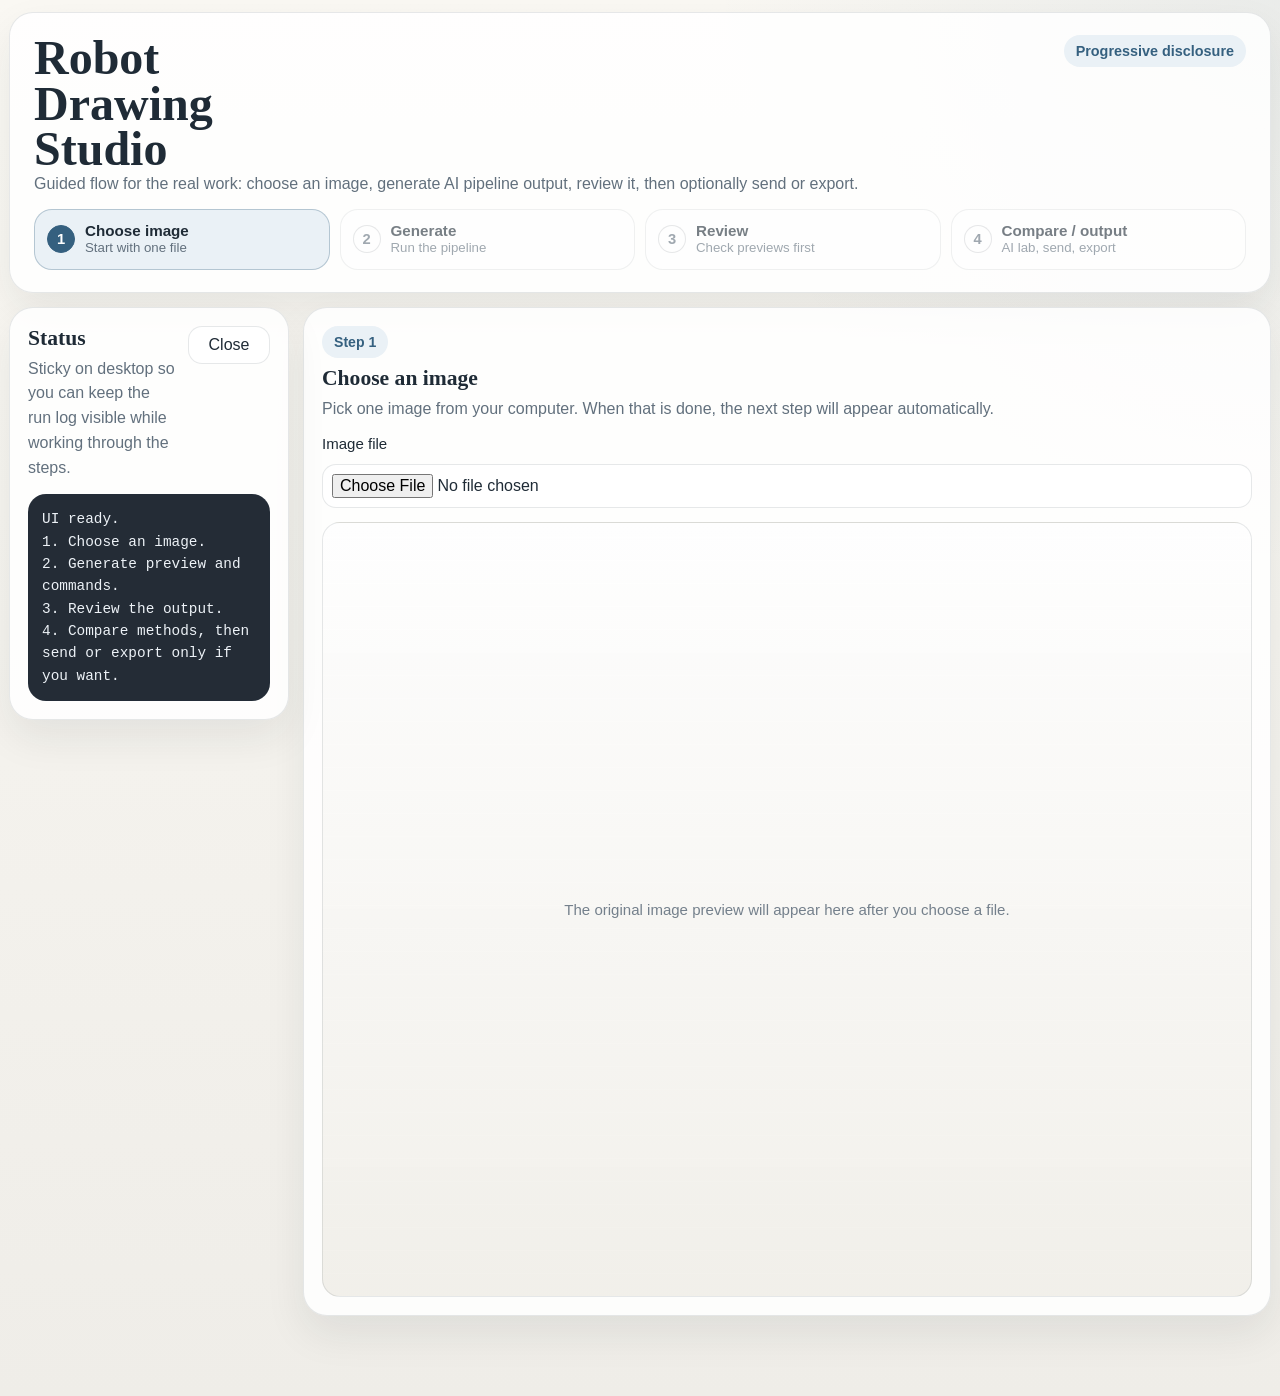
==== ui/index.html @ 3c15ea4d "Add robot workflow, UI, ML tools, reporting, and repo cleanup Improve drawing quality with path clea" ====
<!doctype html>
<html lang="en">
<head>
  <meta charset="utf-8">
  <meta name="viewport" content="width=device-width, initial-scale=1">
  <title>Robot Drawing Studio</title>
  <style>
    :root{--bg:#f6f4ef;--panel:#ffffffd9;--line:#22303d1c;--ink:#1f2b36;--soft:#62707d;--blue:#35607f;--blueSoft:#eaf1f6;--warm:#b7724c;--green:#2f6a46;--greenSoft:#ebf6ef;--shadow:0 18px 40px #17202b14;--mono:"Consolas","Lucida Console",monospace;--body:"Segoe UI","Aptos","Trebuchet MS",sans-serif;--display:"Cambria","Georgia",serif}
    *{box-sizing:border-box} body{margin:0;min-height:100vh;color:var(--ink);font-family:var(--body);background:radial-gradient(circle at top right,#35607f14,transparent 30%),linear-gradient(180deg,#faf8f3,#efede8)}
    .shell{width:min(1460px,calc(100vw - 18px));margin:12px auto 24px;display:grid;gap:14px}
    .hero,.card{background:var(--panel);border:1px solid var(--line);border-radius:24px;box-shadow:var(--shadow)}
    .hero{padding:22px 24px;display:grid;gap:12px}
    .hero-top{display:flex;justify-content:space-between;gap:18px;align-items:start}
    h1,h2,h3{margin:0;font-family:var(--display)} h1{font-size:clamp(2rem,4vw,3rem);line-height:.95;max-width:11ch} h2{font-size:1.35rem} h3{font-size:1rem}
    p{margin:0;color:var(--soft);line-height:1.55} .badge,.step-label{display:inline-flex;align-items:center;gap:8px;border-radius:999px;padding:8px 12px;width:max-content;font-weight:600}
    .badge{background:var(--blueSoft);color:var(--blue);font-size:.9rem}.step-label{background:var(--blueSoft);color:var(--blue);font-size:.88rem;margin-bottom:8px}
    .stepper{display:grid;grid-template-columns:repeat(4,minmax(0,1fr));gap:10px}
    .chip{display:flex;gap:10px;align-items:center;border:1px solid var(--line);border-radius:18px;padding:12px;background:#ffffffb8}
    .chip span{width:28px;height:28px;border-radius:999px;display:grid;place-items:center;border:1px solid #22303d2e;color:var(--soft);background:#fff;font-weight:700;font-size:.92rem;flex:0 0 auto}
    .chip strong{display:block;font-size:.95rem}.chip small{display:block;color:var(--soft);font-size:.83rem;line-height:1.35}
    .chip.current{background:var(--blueSoft);border-color:#35607f4d}.chip.current span{background:var(--blue);border-color:var(--blue);color:#fff}
    .chip.done{background:var(--greenSoft);border-color:#2f6a463d}.chip.done span{background:var(--green);border-color:var(--green);color:#fff}.chip.locked{opacity:.6}
    .wizard{display:grid;grid-template-columns:minmax(240px,280px) repeat(2,minmax(0,1fr));gap:14px;align-items:start}.card{padding:18px}.hidden{display:none}.head{display:grid;gap:6px;margin-bottom:14px}
    .head-row{display:flex;justify-content:space-between;gap:12px;align-items:start}
    .head-copy{display:grid;gap:6px}
    .field,.grid{display:grid;gap:12px}.grid{grid-template-columns:repeat(2,minmax(0,1fr))}
    label{display:grid;gap:6px;font-size:.94rem} input,select,button{width:100%;font:inherit;color:var(--ink);border:1px solid var(--line);border-radius:14px;padding:11px 13px;background:#fffffff2}
    input:focus,select:focus{outline:2px solid #35607f2d;border-color:#35607f4d} input[type=file]{padding:9px} input[type=checkbox]{width:18px;height:18px;margin:0;padding:0}
    button{cursor:pointer;transition:transform .12s ease,box-shadow .12s ease,opacity .12s ease} button:hover:not(:disabled){transform:translateY(-1px);box-shadow:0 12px 20px #17202b14} button:disabled{opacity:.58;cursor:not-allowed}
    .primary{border:0;color:#fff;background:linear-gradient(135deg,#325c7b,#42708f)} .secondary{background:#fff} .warm{border:0;color:#fff;background:linear-gradient(135deg,var(--warm),#cf8860)}
    .inline-check{display:flex;align-items:center;gap:10px;margin-top:10px;color:var(--soft);font-size:.94rem}.note{margin-top:10px;font-size:.92rem;color:var(--soft)}
    .ok-note{display:none;margin-top:12px;padding:12px 14px;border-radius:16px;border:1px solid #2f6a462e;background:var(--greenSoft);color:var(--green);font-size:.94rem}
    details{margin-top:12px;border-radius:16px;border:1px dashed #22303d26;background:#f5f4efcc;padding:12px 14px} summary{cursor:pointer;font-weight:600}
    .frame{aspect-ratio:1.2/1;border-radius:18px;overflow:hidden;border:1px solid var(--line);background:linear-gradient(180deg,#ffffffe8,#f1efe9eb),repeating-linear-gradient(0deg,#35607f08,#35607f08 22px,#0000 22px,#0000 23px);display:grid;place-items:center}
    .frame img{display:none;width:100%;height:100%;object-fit:contain}.frame.has-image img{display:block}.placeholder{padding:18px;text-align:center;color:#62707de0;line-height:1.5;font-size:.94rem}
    .results,.stats,.actions,.compare-grid,.thumb-row,.compare-metrics{display:grid;gap:12px}.results{grid-template-columns:repeat(3,minmax(0,1fr))}.stats{grid-template-columns:repeat(6,minmax(0,1fr));margin-top:14px}.actions{grid-template-columns:repeat(2,minmax(0,1fr))}.compare-grid{grid-template-columns:repeat(auto-fit,minmax(280px,1fr));margin-top:14px}.thumb-row{grid-template-columns:repeat(2,minmax(0,1fr))}.compare-metrics{grid-template-columns:repeat(2,minmax(0,1fr))}
    .mode-box{border-radius:20px;border:1px solid var(--line);background:#fbfaf7;padding:14px;display:grid;gap:12px}
    .mode-head{display:flex;justify-content:space-between;gap:12px;align-items:start}
    .mode-badge{border-radius:999px;padding:7px 10px;font-size:.82rem;font-weight:700;white-space:nowrap}
    .mode-badge.recommended{background:var(--greenSoft);color:var(--green)}
    .mode-badge.advanced{background:var(--blueSoft);color:var(--blue)}
    .mode-badge.ai{background:#f3ede4;color:#7f5539}
    .mode-copy{font-size:.92rem;color:var(--soft);line-height:1.5}
    .stat,.files{border-radius:18px;border:1px solid var(--line);background:#fbfaf7;padding:13px}.stat strong{display:block;font-family:var(--display);font-size:1.35rem}.stat span{color:var(--soft);font-size:.9rem}
    .files{display:grid;gap:8px;margin-top:14px}.files a{color:var(--blue);text-decoration:none;font-weight:600}.files a:hover{text-decoration:underline}.links{display:flex;gap:8px;flex-wrap:wrap}
    .export-tools{margin-top:14px;display:grid;gap:10px}
    .tiny{font-size:.9rem;color:var(--soft)}
    .check-grid{display:grid;gap:10px;grid-template-columns:repeat(2,minmax(0,1fr))}
    .check-card{display:flex;align-items:center;gap:10px;border:1px solid var(--line);border-radius:16px;background:#ffffffcc;padding:12px 14px;color:var(--ink)}
    .check-card input[type=checkbox]{flex:0 0 auto}
    .summary-box{border-radius:18px;border:1px solid var(--line);background:#f6f4ef;padding:14px;line-height:1.55;white-space:pre-wrap}
    .compare-card{border-radius:20px;border:1px solid var(--line);background:#fff;padding:14px;display:grid;gap:12px}
    .compare-card-head{display:flex;justify-content:space-between;gap:12px;align-items:start}
    .thumb{aspect-ratio:1.2/1;border-radius:16px;overflow:hidden;border:1px solid var(--line);background:#efece4;display:grid;place-items:center;text-decoration:none}
    .thumb img{width:100%;height:100%;object-fit:cover;display:block}
    .thumb span{font-size:.84rem;color:var(--soft);padding:10px;text-align:center}
    .mini-metric{border-radius:16px;border:1px solid var(--line);background:#fbfaf7;padding:10px 12px}
    .mini-metric strong{display:block;font-family:var(--display);font-size:1.1rem}
    .mini-metric span{display:block;color:var(--soft);font-size:.84rem}
    .code-box{display:none;margin-top:10px;border-radius:18px;border:1px solid #22303d2e;background:#1d2630f7;color:#edf2f7;padding:13px;font-family:var(--mono);font-size:.86rem;line-height:1.5;white-space:pre-wrap;word-break:break-word;max-height:320px;overflow:auto}
    .status,.path-box{border-radius:18px;border:1px solid #22303d2e;background:#1d2630f7;color:#edf2f7;padding:13px;font-family:var(--mono);line-height:1.55;white-space:pre-wrap;word-break:break-word}
    .status{min-height:150px;font-size:.9rem}.path-box{margin-top:14px;font-size:.88rem;min-height:76px}
    #statusPanel{grid-column:1;grid-row:1/span 5;position:sticky;top:16px;align-self:start}
    #step1Panel{grid-column:2} #step1Panel.wide{grid-column:2/4} #step2Panel{grid-column:3} #step3Panel,#step4Panel{grid-column:2/4}
    #statusPanel .status{max-height:calc(100vh - 210px);overflow:auto}
    .status-mini{display:none;border-radius:14px;border:1px solid var(--line);background:#fbfaf7;padding:12px 14px;color:var(--soft);font-size:.92rem;line-height:1.45}
    .ghost-btn{width:auto;min-width:82px;padding:9px 12px;background:#fff}
    #statusPanel.collapsed .status-body{display:none}
    #statusPanel.collapsed .status-mini{display:block}
    #statusPanel.collapsed{padding-bottom:16px}
    @media (max-width:1180px){.shell{width:min(1240px,calc(100vw - 14px))}.wizard{grid-template-columns:minmax(220px,260px) minmax(0,1fr) minmax(0,1fr)}}
    @media (max-width:860px){.shell{width:min(100vw - 12px,720px);margin:10px auto 18px}.hero-top,.stepper,.grid,.results,.stats,.actions,.wizard{grid-template-columns:1fr;display:grid}.hero-top{display:flex;flex-direction:column}#statusPanel,#step1Panel,#step1Panel.wide,#step2Panel,#step3Panel,#step4Panel{grid-column:1;grid-row:auto;position:static}.hero,.card{border-radius:20px}.hero{padding:18px}.card,.mode-box,.stat,.files,.status,.path-box,.code-box{padding:14px}#statusPanel .status{max-height:none}}
  </style>
</head>
<body>
  <main class="shell">
    <section class="hero">
      <div class="hero-top">
        <div>
          <h1>Robot Drawing Studio</h1>
          <p>Guided flow for the real work: choose an image, generate AI pipeline output, review it, then optionally send or export.</p>
        </div>
        <div class="badge">Progressive disclosure</div>
      </div>
      <div class="stepper">
        <div class="chip current" data-chip="1"><span>1</span><div><strong>Choose image</strong><small>Start with one file</small></div></div>
        <div class="chip locked" data-chip="2"><span>2</span><div><strong>Generate</strong><small>Run the pipeline</small></div></div>
        <div class="chip locked" data-chip="3"><span>3</span><div><strong>Review</strong><small>Check previews first</small></div></div>
        <div class="chip locked" data-chip="4"><span>4</span><div><strong>Compare / output</strong><small>AI lab, send, export</small></div></div>
      </div>
    </section>

    <section class="wizard">
      <section class="card" id="step1Panel">
        <div class="step-label">Step 1</div>
        <div class="head">
          <h2>Choose an image</h2>
          <p>Pick one image from your computer. When that is done, the next step will appear automatically.</p>
        </div>
        <div class="field">
          <label for="imageFile">Image file</label>
          <input id="imageFile" type="file" accept="image/*">
        </div>
        <div id="selectionNote" class="ok-note"></div>
        <div class="frame" id="originalFrame" style="margin-top:14px;">
          <img id="originalPreview" alt="Original image preview">
          <div class="placeholder">The original image preview will appear here after you choose a file.</div>
        </div>
      </section>

      <section class="card hidden" id="step2Panel">
        <div class="step-label">Step 2</div>
        <div class="head">
          <h2>Generate preview and commands</h2>
          <p>Keep this simple by default. Open the advanced settings only if you are tuning the robot or switching to ML mode.</p>
        </div>
        <div class="grid">
          <label>Vision mode
            <select id="visionMode">
              <option value="classical">classical</option>
              <option value="ml">ml</option>
            </select>
          </label>
          <label id="mlCheckpointField" class="hidden">ML checkpoint
            <input id="modelCheckpoint" type="text" placeholder="models/line_model.pt">
          </label>
        </div>
        <button id="generateBtn" class="primary" style="margin-top:14px;">Generate Preview And Commands</button>
        <p class="note">Recommended: stay in <code>classical</code> mode unless you already have a trained ML checkpoint.</p>
        <details>
          <summary>Paper and speed settings</summary>
          <div class="grid" style="margin-top:12px;">
            <label>Paper width mm<input id="paperWidthMm" type="number" value="210" step="1"></label>
            <label>Paper height mm<input id="paperHeightMm" type="number" value="297" step="1"></label>
            <label>Margin mm<input id="marginMm" type="number" value="10" step="0.5"></label>
            <label>ML threshold<input id="mlThreshold" type="number" value="0.5" min="0" max="1" step="0.05"></label>
            <label>Travel speed<input id="travelSpeed" type="number" value="60" step="1"></label>
            <label>Draw speed<input id="drawSpeed" type="number" value="35" step="1"></label>
            <label>ML device<input id="mlDevice" type="text" value="cpu"></label>
          </div>
        </details>
        <details>
          <summary>Cleanup settings</summary>
          <div class="grid" style="margin-top:12px;">
            <label>Min path length mm<input id="minPathLengthMm" type="number" value="2.0" step="0.1"></label>
            <label>Min segment length mm<input id="minSegmentLengthMm" type="number" value="0.75" step="0.05"></label>
            <label>Simplify tolerance mm<input id="simplifyToleranceMm" type="number" value="0.5" step="0.05"></label>
            <label>Travel threshold mm<input id="travelMoveThresholdMm" type="number" value="0.5" step="0.05"></label>
            <label>Draw threshold mm<input id="drawMoveThresholdMm" type="number" value="0.5" step="0.05"></label>
          </div>
        </details>
      </section>

      <section class="card hidden" id="step3Panel">
        <div class="step-label">Step 3</div>
        <div class="head">
          <h2>Review the output</h2>
          <p>Check this before thinking about the robot. If the previews look wrong here, the robot result will look wrong too.</p>
        </div>
        <div class="results">
          <article><h3>Original</h3><div class="frame" id="reviewOriginalFrame"><img id="reviewOriginalPreview" alt="Original review preview"><div class="placeholder">Original image preview.</div></div></article>
          <article><h3>Detected lines</h3><div class="frame" id="edgesFrame"><img id="edgesPreview" alt="Detected edges or mask preview"><div class="placeholder">The extracted edge map or ML mask appears here after generation.</div></div></article>
          <article><h3>Planned drawing</h3><div class="frame" id="pathsFrame"><img id="pathsPreview" alt="Planned path preview"><div class="placeholder">The robot-friendly drawing path preview appears here after generation.</div></div></article>
        </div>
        <div class="stats">
          <div class="stat"><strong id="metricCommands">0</strong><span>Commands</span></div>
          <div class="stat"><strong id="metricPaths">0</strong><span>Paths</span></div>
          <div class="stat"><strong id="metricInputPoints">0</strong><span>Input points</span></div>
          <div class="stat"><strong id="metricOutputPoints">0</strong><span>Output points</span></div>
          <div class="stat"><strong id="metricPenUpDistance">0</strong><span>Pen-up mm</span></div>
          <div class="stat"><strong id="metricDrawDistance">0</strong><span>Draw mm</span></div>
        </div>
        <div class="files">
          <div><strong>Generated command file</strong></div>
          <div id="commandsPath">Nothing generated yet.</div>
          <div class="links hidden" id="resultLinks">
            <a id="commandsLink" href="#" target="_blank" rel="noreferrer">Open command file</a>
            <a id="summaryLink" href="#" target="_blank" rel="noreferrer">Open summary</a>
          </div>
        </div>
      </section>

      <section class="card hidden" id="step4Panel">
        <div class="step-label">Step 4</div>
        <div class="head">
          <h2>Compare or test</h2>
          <p>Use the AI lab to compare methods on the same image, then optionally send or export the result you want to test.</p>
        </div>
        <div class="mode-box">
          <div class="mode-head">
            <div>
              <h3>AI Experiment Lab</h3>
              <p class="mode-copy">Compare planning and perception variants on the same uploaded image so the AI part of the project is measurable, not just visual.</p>
            </div>
            <div class="mode-badge ai">AI lab</div>
          </div>
          <div class="check-grid">
            <label class="check-card"><input id="compareClassical" type="checkbox" checked>Include classical vision</label>
            <label class="check-card"><input id="compareMl" type="checkbox">Include ML vision</label>
            <label class="check-card"><input id="compareNearest" type="checkbox" checked>Include nearest-neighbor planning</label>
            <label class="check-card"><input id="compareTwoOpt" type="checkbox" checked>Include two-opt planning</label>
          </div>
          <div class="grid">
            <label>Optional ground-truth mask
              <input id="groundTruthMaskFile" type="file" accept="image/*">
            </label>
            <label>Optional note
              <input id="experimentNote" type="text" placeholder="e.g. logo subset, draft mask, paper test">
            </label>
          </div>
          <div id="maskSelectionNote" class="ok-note"></div>
          <button id="compareBtn" class="primary" style="margin-top:4px;" disabled>Run AI Comparison</button>
          <p class="tiny">To compare classical vs ML, provide a checkpoint in Step 2 and check <code>Include ML vision</code>. Upload a mask here only if you want Dice/IoU metrics.</p>
          <div class="summary-box" id="experimentSummaryBox">No comparison has been run yet.</div>
          <div class="compare-grid hidden" id="experimentResults"></div>
        </div>
        <div class="actions">
          <div class="mode-box">
            <div class="mode-head">
              <div>
                <h3>Manual mBlock Paste Mode</h3>
                <p class="mode-copy">Best for first testing. Export the generated Python, open it, then copy and paste it into mBlock manually.</p>
              </div>
              <div class="mode-badge recommended">Recommended first</div>
            </div>
            <div class="grid">
              <label>Base filename<input id="baseName" type="text" value="ui_draw_job"></label>
              <label>Servo port<select id="servoPort"><option value="S1">S1</option><option value="S2">S2</option><option value="S3">S3</option><option value="S4">S4</option></select></label>
              <label>mm per straight unit<input id="mmPerStraightUnit" type="number" value="10" step="0.1"></label>
              <label>Turn scale<input id="turnScale" type="number" value="1.0" step="0.01"></label>
              <label>Pen lift delta<input id="penLiftDelta" type="number" value="60" step="1"></label>
              <label>Pen delay s<input id="penDelayS" type="number" value="0.3" step="0.05"></label>
              <label>Turn delay s<input id="turnDelayS" type="number" value="0.1" step="0.05"></label>
            </div>
            <label class="inline-check"><input id="usePen" type="checkbox">Include pen servo actions</label>
            <button id="exportBtn" class="warm" style="margin-top:4px;" disabled>Prepare Manual Test Files (.py + .mcode)</button>
            <div class="export-tools hidden" id="exportTools">
              <p class="tiny">Use this when you want to avoid live send and just paste the generated Python into mBlock for testing.</p>
              <div class="links">
                <a id="openPythonLink" href="#" target="_blank" rel="noreferrer">Open Python script</a>
                <a id="openMcodeLink" href="#" target="_blank" rel="noreferrer">Open .mcode file</a>
              </div>
              <div class="links">
                <button id="showPythonBtn" type="button" class="secondary">Show Python for copy/paste</button>
                <button id="copyPythonBtn" type="button" class="secondary">Copy Python</button>
              </div>
              <div class="code-box" id="pythonPreviewBox">No Python export loaded yet.</div>
            </div>
            <div class="path-box" id="latestExportBox">No export yet.</div>
          </div>

          <div class="mode-box">
            <div class="mode-head">
              <div>
                <h3>Automatic Live Bridge Mode</h3>
                <p class="mode-copy">More automatic, but more complex. Use this to send commands directly through the live bridge after the receiver is running in mBlock.</p>
              </div>
              <div class="mode-badge advanced">Advanced</div>
            </div>
            <div class="grid" style="margin-top:12px;">
              <label>Send mode<select id="sendMode"><option value="socket">socket</option><option value="file">file</option></select></label>
              <label>Host<input id="host" type="text" value="127.0.0.1"></label>
              <label>Port<input id="port" type="number" value="8765" step="1"></label>
              <label>Delay ms<input id="delayMs" type="number" value="20" step="1"></label>
              <label>Connect attempts<input id="connectAttempts" type="number" value="20" step="1"></label>
              <label>Retry delay ms<input id="retryDelayMs" type="number" value="500" step="50"></label>
              <label style="grid-column:1/-1;">File-mode outbox<input id="outbox" type="text" value="output/bridge_commands.jsonl"></label>
            </div>
            <label class="inline-check"><input id="prependPing" type="checkbox" checked>Prepend diagnostic PING</label>
            <button id="sendBtn" class="secondary" style="margin-top:4px;" disabled>Send Through Live Bridge</button>
          </div>
        </div>
      </section>

      <section class="card" id="statusPanel">
        <div class="head head-row">
          <div class="head-copy">
            <h2>Status</h2>
            <p>Sticky on desktop so you can keep the run log visible while working through the steps.</p>
          </div>
          <button id="toggleStatusBtn" type="button" class="ghost-btn">Close</button>
        </div>
        <div id="statusMini" class="status-mini">Current step: 1 - Choose image</div>
        <div class="status-body">
          <div id="statusLog" class="status">UI ready.
1. Choose an image.
2. Generate preview and commands.
3. Review the output.
4. Compare methods, then send or export only if you want.</div>
        </div>
      </section>
    </section>
  </main>

  <script>
    const state={imageDataUrl:"",filename:"",imagePath:"",commandsPath:"",sessionId:"",selectedImage:false,generated:false,maskDataUrl:"",maskFilename:"",experimented:false};
    const $=(id)=>document.getElementById(id);
    const statusLog=$("statusLog"),selectionNote=$("selectionNote"),generateBtn=$("generateBtn"),sendBtn=$("sendBtn"),exportBtn=$("exportBtn"),compareBtn=$("compareBtn"),latestExportBox=$("latestExportBox");
    const exportTools=$("exportTools"),pythonPreviewBox=$("pythonPreviewBox"),showPythonBtn=$("showPythonBtn"),copyPythonBtn=$("copyPythonBtn");
    const statusPanel=$("statusPanel"),toggleStatusBtn=$("toggleStatusBtn"),statusMini=$("statusMini");
    const experimentSummaryBox=$("experimentSummaryBox"),experimentResults=$("experimentResults"),maskSelectionNote=$("maskSelectionNote");

    const show=(node,on)=>node.classList.toggle("hidden",!on);
    const setStatus=(text)=>statusLog.textContent=text;
    const appendStatus=(text)=>statusLog.textContent+=`\n${text}`;
    const scrollToNode=(node)=>node.scrollIntoView({behavior:"smooth",block:"start"});

    function setPreview(frameId,imgId,src,alt){
      const frame=$(frameId),img=$(imgId),placeholder=frame.querySelector(".placeholder");
      img.src=src; img.alt=alt; frame.classList.add("has-image"); if(placeholder) placeholder.style.display="none";
    }

    function syncVisionMode(){ show($("mlCheckpointField"), $("visionMode").value==="ml"); }

    function getCurrentStepInfo(){
      if(!state.selectedImage) return { step: 1, label: "Choose image" };
      if(!state.generated) return { step: 2, label: "Generate" };
      return { step: 4, label: "Compare / output" };
    }

    function updateStepper(){
      document.querySelectorAll("[data-chip]").forEach((chip)=>{
        const step=Number(chip.dataset.chip); chip.classList.remove("current","done","locked");
        if(step===1){ chip.classList.add(state.selectedImage?"done":"current"); return; }
        if(step===2){ chip.classList.add(!state.selectedImage?"locked":state.generated?"done":"current"); return; }
        if(step===3){ chip.classList.add(state.generated?"done":"locked"); return; }
        if(step===4){ chip.classList.add(state.generated?"current":"locked"); }
      });
    }

    function refreshFlow(){
      show($("step2Panel"),state.selectedImage);
      show($("step3Panel"),state.generated);
      show($("step4Panel"),state.generated);
      $("step1Panel").classList.toggle("wide", !state.selectedImage);
      compareBtn.disabled=!state.generated;
      const stepInfo=getCurrentStepInfo();
      statusMini.textContent=`Current step: ${stepInfo.step} - ${stepInfo.label}`;
      updateStepper();
    }

    function collectOptions(){
      return {
        vision_mode:$("visionMode").value,model_checkpoint:$("modelCheckpoint").value.trim(),
        paper_width_mm:Number($("paperWidthMm").value),paper_height_mm:Number($("paperHeightMm").value),
        margin_mm:Number($("marginMm").value),ml_threshold:Number($("mlThreshold").value),
        ml_device:$("mlDevice").value.trim()||"cpu",travel_speed:Number($("travelSpeed").value),
        draw_speed:Number($("drawSpeed").value),min_path_length_mm:Number($("minPathLengthMm").value),
        min_segment_length_mm:Number($("minSegmentLengthMm").value),simplify_tolerance_mm:Number($("simplifyToleranceMm").value),
        travel_move_threshold_mm:Number($("travelMoveThresholdMm").value),draw_move_threshold_mm:Number($("drawMoveThresholdMm").value),
        path_ordering:"two_opt",
      };
    }

    function collectExperimentPayload(){
      const visionModes=[]; const pathOrderings=[];
      if($("compareClassical").checked) visionModes.push("classical");
      if($("compareMl").checked) visionModes.push("ml");
      if($("compareNearest").checked) pathOrderings.push("nearest_neighbor");
      if($("compareTwoOpt").checked) pathOrderings.push("two_opt");
      return {
        imagePath:state.imagePath,options:collectOptions(),visionModes,pathOrderings,
        maskDataUrl:state.maskDataUrl,maskFilename:state.maskFilename,note:$("experimentNote").value.trim()
      };
    }

    function formatMaybe(value,digits=2){
      if(value===null || value===undefined || value==="") return "n/a";
      return typeof value==="number" ? value.toFixed(digits) : String(value);
    }

    function renderExperimentSummary(summary,runs){
      const lines=[];
      if(runs.length){
        const bestPenRun=[...runs].sort((a,b)=>a.penUpDistanceMm-b.penUpDistanceMm)[0];
        lines.push(`Best pen-up route: ${bestPenRun.visionMode} + ${bestPenRun.pathOrdering} (${formatMaybe(bestPenRun.penUpDistanceMm)} mm)`);
      }
      if(summary.planning_comparisons?.length){
        for(const item of summary.planning_comparisons){
          lines.push(`Planning: ${item.image} with ${item.vision_mode} improved by ${formatMaybe(item.pen_up_improvement_mm)} mm (${formatMaybe(item.pen_up_improvement_pct)}%).`);
        }
      }
      if(summary.vision_comparisons?.length){
        for(const item of summary.vision_comparisons){
          const diceDelta=item.mask_dice_delta===null||item.mask_dice_delta===undefined?"n/a":item.mask_dice_delta;
          lines.push(`Perception: ${item.image} with ${item.path_ordering} has ML-classical Dice delta ${diceDelta}.`);
        }
      }
      if(!summary.vision_comparisons?.length && !summary.planning_comparisons?.length){
        lines.push("Comparison complete. Add more variants or a ground-truth mask for richer metrics.");
      }
      experimentSummaryBox.textContent=lines.join("\n");
    }

    function renderExperimentRuns(runs){
      experimentResults.innerHTML=runs.map((run)=>{
        const stamp=`?t=${Date.now()}_${run.label}`;
        const dice=run.maskMetrics?.dice;
        const iou=run.maskMetrics?.iou;
        return `
          <article class="compare-card">
            <div class="compare-card-head">
              <div>
                <h3>${run.visionMode} + ${run.pathOrdering}</h3>
                <p class="tiny">Commands ${run.numCommands} | Paths ${run.numPaths}</p>
              </div>
              <div class="mode-badge ${run.pathOrdering==="two_opt" ? "advanced" : "recommended"}">${run.pathOrdering==="two_opt" ? "optimized" : "baseline"}</div>
            </div>
            <div class="thumb-row">
              <a class="thumb" href="${run.files.edgesPreviewUrl}" target="_blank" rel="noreferrer">
                <img src="${run.files.edgesPreviewUrl+stamp}" alt="Detected lines preview for ${run.label}">
              </a>
              <a class="thumb" href="${run.files.pathPreviewUrl}" target="_blank" rel="noreferrer">
                <img src="${run.files.pathPreviewUrl+stamp}" alt="Planned path preview for ${run.label}">
              </a>
            </div>
            <div class="compare-metrics">
              <div class="mini-metric"><strong>${run.numCommands}</strong><span>Commands</span></div>
              <div class="mini-metric"><strong>${run.numPaths}</strong><span>Paths</span></div>
              <div class="mini-metric"><strong>${formatMaybe(run.penUpDistanceMm)}</strong><span>Pen-up mm</span></div>
              <div class="mini-metric"><strong>${formatMaybe(run.drawDistanceMm)}</strong><span>Draw mm</span></div>
              <div class="mini-metric"><strong>${dice===null||dice===undefined?"n/a":Number(dice).toFixed(4)}</strong><span>Mask Dice</span></div>
              <div class="mini-metric"><strong>${iou===null||iou===undefined?"n/a":Number(iou).toFixed(4)}</strong><span>Mask IoU</span></div>
            </div>
          </article>
        `;
      }).join("");
      show(experimentResults, runs.length>0);
    }

    async function postJson(url,payload){
      const response=await fetch(url,{method:"POST",headers:{"Content-Type":"application/json"},body:JSON.stringify(payload)});
      const data=await response.json();
      if(!response.ok||!data.ok) throw new Error(data.error||`Request failed: ${response.status}`);
      return data.result;
    }

    async function loadExportedPythonText(){
      const pythonUrl=$("openPythonLink").getAttribute("href");
      if(!pythonUrl || pythonUrl==="#") throw new Error("No exported Python file is available yet.");
      const response=await fetch(pythonUrl);
      if(!response.ok) throw new Error(`Could not load exported Python: ${response.status}`);
      return await response.text();
    }

    $("visionMode").addEventListener("change",syncVisionMode);
    toggleStatusBtn.addEventListener("click",()=>{
      const collapsed=statusPanel.classList.toggle("collapsed");
      toggleStatusBtn.textContent=collapsed?"Open":"Close";
    });

    $("imageFile").addEventListener("change",(event)=>{
      const file=event.target.files?.[0]; if(!file) return;
      state.filename=file.name; state.selectedImage=true; state.generated=false; state.experimented=false; state.imagePath=""; state.commandsPath="";
      experimentSummaryBox.textContent="No comparison has been run yet.";
      experimentResults.innerHTML="";
      show(experimentResults,false);
      const reader=new FileReader();
      reader.onload=()=>{
        state.imageDataUrl=String(reader.result||"");
        setPreview("originalFrame","originalPreview",state.imageDataUrl,"Original uploaded image");
        setPreview("reviewOriginalFrame","reviewOriginalPreview",state.imageDataUrl,"Original review preview");
        selectionNote.textContent=`Image selected: ${state.filename}. Step 2 is ready.`;
        selectionNote.style.display="block";
        refreshFlow();
        appendStatus(`Selected image: ${state.filename}`);
        scrollToNode($("step2Panel"));
      };
      reader.readAsDataURL(file);
    });

    $("groundTruthMaskFile").addEventListener("change",(event)=>{
      const file=event.target.files?.[0];
      if(!file){
        state.maskDataUrl=""; state.maskFilename=""; maskSelectionNote.style.display="none";
        return;
      }
      state.maskFilename=file.name;
      const reader=new FileReader();
      reader.onload=()=>{
        state.maskDataUrl=String(reader.result||"");
        maskSelectionNote.textContent=`Ground-truth mask selected: ${state.maskFilename}`;
        maskSelectionNote.style.display="block";
        appendStatus(`Selected experiment mask: ${state.maskFilename}`);
      };
      reader.readAsDataURL(file);
    });

    generateBtn.addEventListener("click",async()=>{
      if(!state.imageDataUrl){ setStatus("Choose an image first."); return; }
      generateBtn.disabled=true; sendBtn.disabled=true; exportBtn.disabled=true; setStatus("Generating previews and commands...");
      try{
        const result=await postJson("/api/process",{filename:state.filename,imageDataUrl:state.imageDataUrl,options:collectOptions()});
        state.commandsPath=result.commandsPath; state.sessionId=result.sessionId; state.generated=true; state.experimented=false; state.imagePath=result.imagePath;
        const stamp=`?t=${Date.now()}`;
        setPreview("edgesFrame","edgesPreview",result.files.edgesPreviewUrl+stamp,"Detected lines preview");
        setPreview("pathsFrame","pathsPreview",result.files.pathPreviewUrl+stamp,"Planned drawing preview");
        $("metricCommands").textContent=String(result.numCommands); $("metricPaths").textContent=String(result.numPaths);
        $("metricInputPoints").textContent=String(result.cleanupStats.inputPoints); $("metricOutputPoints").textContent=String(result.cleanupStats.outputPoints);
        $("metricPenUpDistance").textContent=String(result.planMetrics.penUpDistanceMm); $("metricDrawDistance").textContent=String(result.planMetrics.drawDistanceMm);
        $("commandsPath").textContent=result.commandsPath; $("commandsLink").href=result.files.commandsUrl; $("summaryLink").href=result.files.summaryUrl;
        show($("resultLinks"),true); sendBtn.disabled=false; exportBtn.disabled=false; latestExportBox.textContent="No export yet.";
        show(exportTools,false);
        pythonPreviewBox.style.display="none";
        pythonPreviewBox.textContent="No Python export loaded yet.";
        $("openPythonLink").href="#";
        $("openMcodeLink").href="#";
        experimentSummaryBox.textContent="No comparison has been run yet.";
        experimentResults.innerHTML="";
        show(experimentResults,false);
        refreshFlow();
        setStatus(["Generation complete.",`Session: ${result.sessionId}`,`Commands: ${result.numCommands}`,`Paths: ${result.numPaths}`,`Pen-up mm: ${result.planMetrics.penUpDistanceMm}`,`Command file: ${result.commandsPath}`].join("\n"));
        scrollToNode($("step3Panel"));
      }catch(error){ setStatus(`Generation failed.\n${error.message}`); }
      finally{ generateBtn.disabled=false; }
    });

    compareBtn.addEventListener("click",async()=>{
      if(!state.generated || !state.imagePath){ setStatus("Generate commands first."); return; }
      const payload=collectExperimentPayload();
      if(!payload.visionModes.length){ appendStatus("Comparison needs at least one vision mode."); return; }
      if(!payload.pathOrderings.length){ appendStatus("Comparison needs at least one planning mode."); return; }
      compareBtn.disabled=true; appendStatus("Running AI comparison...");
      try{
        const result=await postJson("/api/compare",payload);
        state.experimented=true;
        renderExperimentSummary(result.summary,result.runs);
        renderExperimentRuns(result.runs);
        appendStatus(`Comparison complete.\nRuns: ${result.runs.length}\nExperiment folder: ${result.experimentDir}`);
        scrollToNode(experimentSummaryBox);
      }catch(error){ appendStatus(`Comparison failed.\n${error.message}`); }
      finally{ compareBtn.disabled=false; }
    });

    sendBtn.addEventListener("click",async()=>{
      if(!state.commandsPath){ setStatus("Generate commands first."); return; }
      sendBtn.disabled=true; appendStatus("Sending latest commands...");
      try{
        const result=await postJson("/api/send",{
          commandsPath:state.commandsPath,mode:$("sendMode").value,host:$("host").value.trim()||"127.0.0.1",port:Number($("port").value),
          delayMs:Number($("delayMs").value),connectAttempts:Number($("connectAttempts").value),retryDelayMs:Number($("retryDelayMs").value),
          prependPing:$("prependPing").checked,outbox:$("outbox").value.trim()||"output/bridge_commands.jsonl"
        });
        appendStatus(`${result.message}\nDestination: ${result.destination}\n${result.commandSummary}`);
      }catch(error){ appendStatus(`Send failed.\n${error.message}`); }
      finally{ sendBtn.disabled=false; }
    });

    exportBtn.addEventListener("click",async()=>{
      if(!state.commandsPath){ setStatus("Generate commands first."); return; }
      exportBtn.disabled=true; appendStatus("Exporting Python and .mcode...");
      try{
        const result=await postJson("/api/export-mcode",{
          commandsPath:state.commandsPath,baseName:$("baseName").value.trim()||"ui_draw_job",usePen:$("usePen").checked,servoPort:$("servoPort").value,
          mmPerStraightUnit:Number($("mmPerStraightUnit").value),turnScale:Number($("turnScale").value),penLiftDelta:Number($("penLiftDelta").value),
          penDelayS:Number($("penDelayS").value),turnDelayS:Number($("turnDelayS").value)
        });
        latestExportBox.textContent=`Python: ${result.pythonPath}\nMcode: ${result.mcodePath}`;
        $("openPythonLink").href=result.files.pythonUrl;
        $("openMcodeLink").href=result.files.mcodeUrl;
        show(exportTools,true);
        pythonPreviewBox.style.display="none";
        pythonPreviewBox.textContent="No Python export loaded yet.";
        appendStatus(`${result.message}\nPython: ${result.pythonPath}\nMcode: ${result.mcodePath}`);
      }catch(error){ appendStatus(`Export failed.\n${error.message}`); }
      finally{ exportBtn.disabled=false; }
    });

    showPythonBtn.addEventListener("click",async()=>{
      try{
        showPythonBtn.disabled=true;
        const scriptText=await loadExportedPythonText();
        pythonPreviewBox.textContent=scriptText;
        pythonPreviewBox.style.display="block";
        appendStatus("Loaded exported Python into the copy/paste preview.");
      }catch(error){ appendStatus(`Could not load Python preview.\n${error.message}`); }
      finally{ showPythonBtn.disabled=false; }
    });

    copyPythonBtn.addEventListener("click",async()=>{
      try{
        copyPythonBtn.disabled=true;
        const scriptText=await loadExportedPythonText();
        await navigator.clipboard.writeText(scriptText);
        pythonPreviewBox.textContent=scriptText;
        pythonPreviewBox.style.display="block";
        appendStatus("Copied exported Python to the clipboard.");
      }catch(error){ appendStatus(`Could not copy Python.\n${error.message}`); }
      finally{ copyPythonBtn.disabled=false; }
    });

    syncVisionMode();
    refreshFlow();
  </script>
</body>
</html>
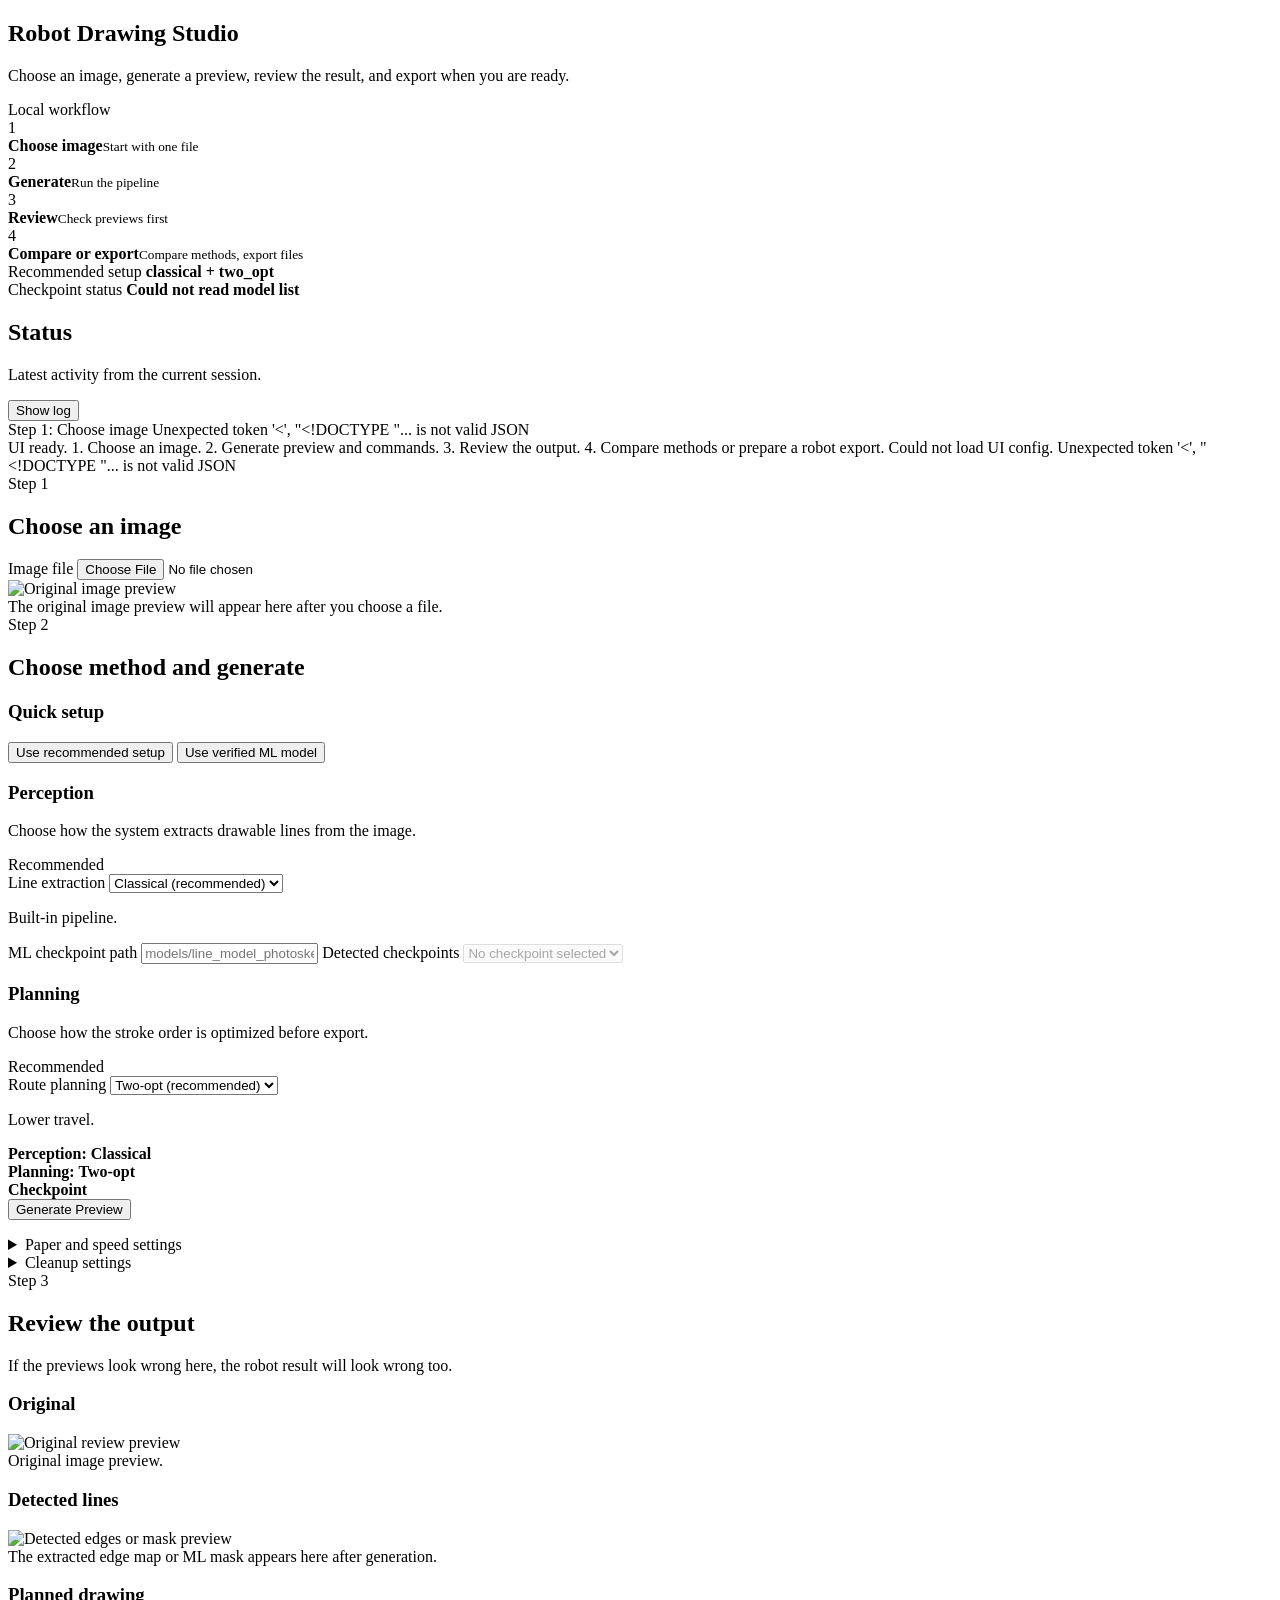
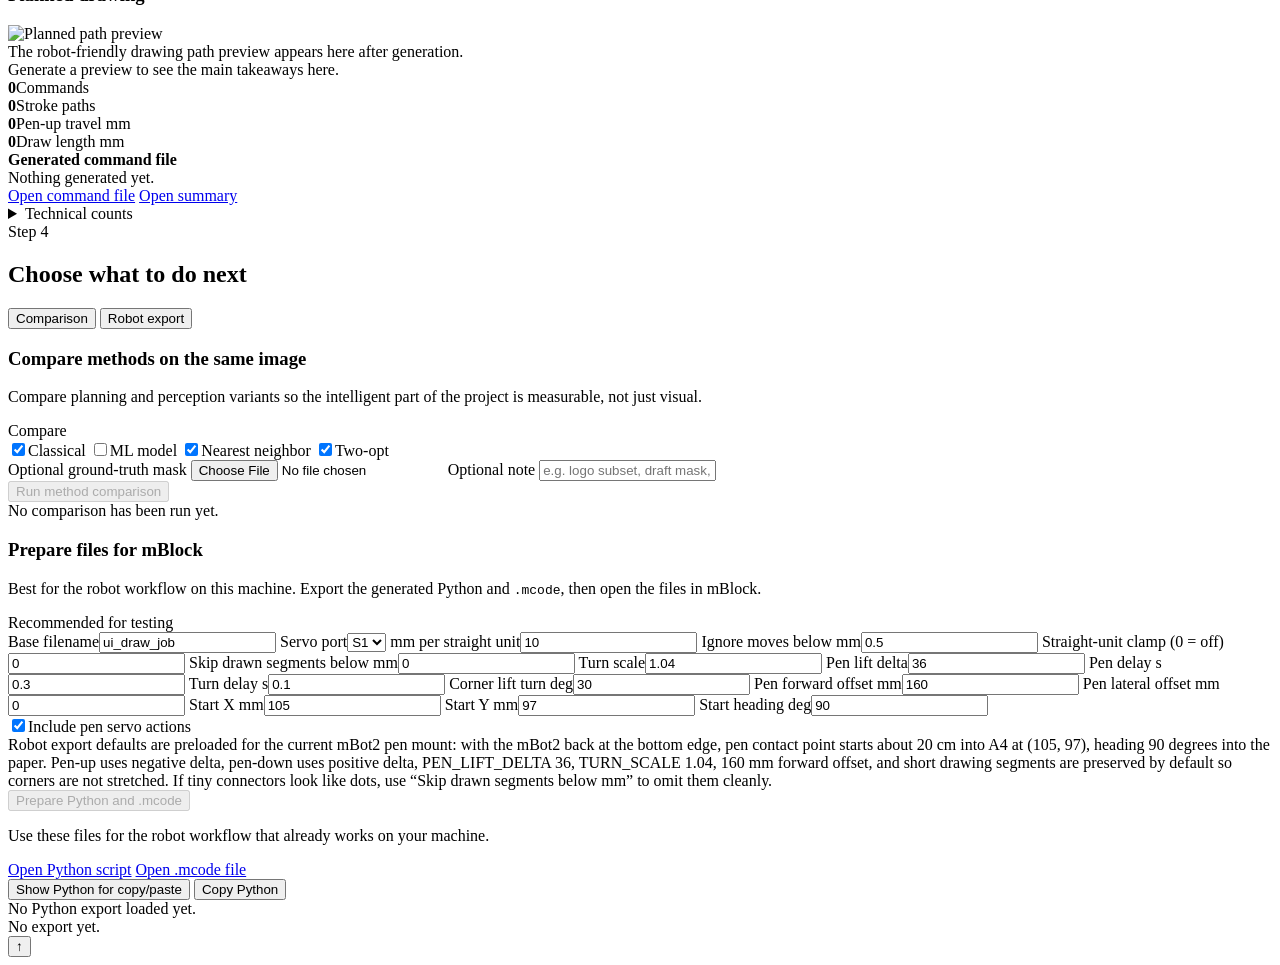
==== commit 021a2938: "Prepare presentation submission and preserve backup docs" ====
--- a/ui/index.html
+++ b/ui/index.html
@@ -4,89 +4,53 @@
   <meta charset="utf-8">
   <meta name="viewport" content="width=device-width, initial-scale=1">
   <title>Robot Drawing Studio</title>
-  <style>
-    :root{--bg:#f6f4ef;--panel:#ffffffd9;--line:#22303d1c;--ink:#1f2b36;--soft:#62707d;--blue:#35607f;--blueSoft:#eaf1f6;--warm:#b7724c;--green:#2f6a46;--greenSoft:#ebf6ef;--shadow:0 18px 40px #17202b14;--mono:"Consolas","Lucida Console",monospace;--body:"Segoe UI","Aptos","Trebuchet MS",sans-serif;--display:"Cambria","Georgia",serif}
-    *{box-sizing:border-box} body{margin:0;min-height:100vh;color:var(--ink);font-family:var(--body);background:radial-gradient(circle at top right,#35607f14,transparent 30%),linear-gradient(180deg,#faf8f3,#efede8)}
-    .shell{width:min(1460px,calc(100vw - 18px));margin:12px auto 24px;display:grid;gap:14px}
-    .hero,.card{background:var(--panel);border:1px solid var(--line);border-radius:24px;box-shadow:var(--shadow)}
-    .hero{padding:22px 24px;display:grid;gap:12px}
-    .hero-top{display:flex;justify-content:space-between;gap:18px;align-items:start}
-    h1,h2,h3{margin:0;font-family:var(--display)} h1{font-size:clamp(2rem,4vw,3rem);line-height:.95;max-width:11ch} h2{font-size:1.35rem} h3{font-size:1rem}
-    p{margin:0;color:var(--soft);line-height:1.55} .badge,.step-label{display:inline-flex;align-items:center;gap:8px;border-radius:999px;padding:8px 12px;width:max-content;font-weight:600}
-    .badge{background:var(--blueSoft);color:var(--blue);font-size:.9rem}.step-label{background:var(--blueSoft);color:var(--blue);font-size:.88rem;margin-bottom:8px}
-    .stepper{display:grid;grid-template-columns:repeat(4,minmax(0,1fr));gap:10px}
-    .chip{display:flex;gap:10px;align-items:center;border:1px solid var(--line);border-radius:18px;padding:12px;background:#ffffffb8}
-    .chip span{width:28px;height:28px;border-radius:999px;display:grid;place-items:center;border:1px solid #22303d2e;color:var(--soft);background:#fff;font-weight:700;font-size:.92rem;flex:0 0 auto}
-    .chip strong{display:block;font-size:.95rem}.chip small{display:block;color:var(--soft);font-size:.83rem;line-height:1.35}
-    .chip.current{background:var(--blueSoft);border-color:#35607f4d}.chip.current span{background:var(--blue);border-color:var(--blue);color:#fff}
-    .chip.done{background:var(--greenSoft);border-color:#2f6a463d}.chip.done span{background:var(--green);border-color:var(--green);color:#fff}.chip.locked{opacity:.6}
-    .wizard{display:grid;grid-template-columns:minmax(240px,280px) repeat(2,minmax(0,1fr));gap:14px;align-items:start}.card{padding:18px}.hidden{display:none}.head{display:grid;gap:6px;margin-bottom:14px}
-    .head-row{display:flex;justify-content:space-between;gap:12px;align-items:start}
-    .head-copy{display:grid;gap:6px}
-    .field,.grid{display:grid;gap:12px}.grid{grid-template-columns:repeat(2,minmax(0,1fr))}
-    label{display:grid;gap:6px;font-size:.94rem} input,select,button{width:100%;font:inherit;color:var(--ink);border:1px solid var(--line);border-radius:14px;padding:11px 13px;background:#fffffff2}
-    input:focus,select:focus{outline:2px solid #35607f2d;border-color:#35607f4d} input[type=file]{padding:9px} input[type=checkbox]{width:18px;height:18px;margin:0;padding:0}
-    button{cursor:pointer;transition:transform .12s ease,box-shadow .12s ease,opacity .12s ease} button:hover:not(:disabled){transform:translateY(-1px);box-shadow:0 12px 20px #17202b14} button:disabled{opacity:.58;cursor:not-allowed}
-    .primary{border:0;color:#fff;background:linear-gradient(135deg,#325c7b,#42708f)} .secondary{background:#fff} .warm{border:0;color:#fff;background:linear-gradient(135deg,var(--warm),#cf8860)}
-    .inline-check{display:flex;align-items:center;gap:10px;margin-top:10px;color:var(--soft);font-size:.94rem}.note{margin-top:10px;font-size:.92rem;color:var(--soft)}
-    .ok-note{display:none;margin-top:12px;padding:12px 14px;border-radius:16px;border:1px solid #2f6a462e;background:var(--greenSoft);color:var(--green);font-size:.94rem}
-    details{margin-top:12px;border-radius:16px;border:1px dashed #22303d26;background:#f5f4efcc;padding:12px 14px} summary{cursor:pointer;font-weight:600}
-    .frame{aspect-ratio:1.2/1;border-radius:18px;overflow:hidden;border:1px solid var(--line);background:linear-gradient(180deg,#ffffffe8,#f1efe9eb),repeating-linear-gradient(0deg,#35607f08,#35607f08 22px,#0000 22px,#0000 23px);display:grid;place-items:center}
-    .frame img{display:none;width:100%;height:100%;object-fit:contain}.frame.has-image img{display:block}.placeholder{padding:18px;text-align:center;color:#62707de0;line-height:1.5;font-size:.94rem}
-    .results,.stats,.actions,.compare-grid,.thumb-row,.compare-metrics{display:grid;gap:12px}.results{grid-template-columns:repeat(3,minmax(0,1fr))}.stats{grid-template-columns:repeat(6,minmax(0,1fr));margin-top:14px}.actions{grid-template-columns:repeat(2,minmax(0,1fr))}.compare-grid{grid-template-columns:repeat(auto-fit,minmax(280px,1fr));margin-top:14px}.thumb-row{grid-template-columns:repeat(2,minmax(0,1fr))}.compare-metrics{grid-template-columns:repeat(2,minmax(0,1fr))}
-    .mode-box{border-radius:20px;border:1px solid var(--line);background:#fbfaf7;padding:14px;display:grid;gap:12px}
-    .mode-head{display:flex;justify-content:space-between;gap:12px;align-items:start}
-    .mode-badge{border-radius:999px;padding:7px 10px;font-size:.82rem;font-weight:700;white-space:nowrap}
-    .mode-badge.recommended{background:var(--greenSoft);color:var(--green)}
-    .mode-badge.advanced{background:var(--blueSoft);color:var(--blue)}
-    .mode-badge.ai{background:#f3ede4;color:#7f5539}
-    .mode-copy{font-size:.92rem;color:var(--soft);line-height:1.5}
-    .stat,.files{border-radius:18px;border:1px solid var(--line);background:#fbfaf7;padding:13px}.stat strong{display:block;font-family:var(--display);font-size:1.35rem}.stat span{color:var(--soft);font-size:.9rem}
-    .files{display:grid;gap:8px;margin-top:14px}.files a{color:var(--blue);text-decoration:none;font-weight:600}.files a:hover{text-decoration:underline}.links{display:flex;gap:8px;flex-wrap:wrap}
-    .export-tools{margin-top:14px;display:grid;gap:10px}
-    .tiny{font-size:.9rem;color:var(--soft)}
-    .check-grid{display:grid;gap:10px;grid-template-columns:repeat(2,minmax(0,1fr))}
-    .check-card{display:flex;align-items:center;gap:10px;border:1px solid var(--line);border-radius:16px;background:#ffffffcc;padding:12px 14px;color:var(--ink)}
-    .check-card input[type=checkbox]{flex:0 0 auto}
-    .summary-box{border-radius:18px;border:1px solid var(--line);background:#f6f4ef;padding:14px;line-height:1.55;white-space:pre-wrap}
-    .compare-card{border-radius:20px;border:1px solid var(--line);background:#fff;padding:14px;display:grid;gap:12px}
-    .compare-card-head{display:flex;justify-content:space-between;gap:12px;align-items:start}
-    .thumb{aspect-ratio:1.2/1;border-radius:16px;overflow:hidden;border:1px solid var(--line);background:#efece4;display:grid;place-items:center;text-decoration:none}
-    .thumb img{width:100%;height:100%;object-fit:cover;display:block}
-    .thumb span{font-size:.84rem;color:var(--soft);padding:10px;text-align:center}
-    .mini-metric{border-radius:16px;border:1px solid var(--line);background:#fbfaf7;padding:10px 12px}
-    .mini-metric strong{display:block;font-family:var(--display);font-size:1.1rem}
-    .mini-metric span{display:block;color:var(--soft);font-size:.84rem}
-    .code-box{display:none;margin-top:10px;border-radius:18px;border:1px solid #22303d2e;background:#1d2630f7;color:#edf2f7;padding:13px;font-family:var(--mono);font-size:.86rem;line-height:1.5;white-space:pre-wrap;word-break:break-word;max-height:320px;overflow:auto}
-    .status,.path-box{border-radius:18px;border:1px solid #22303d2e;background:#1d2630f7;color:#edf2f7;padding:13px;font-family:var(--mono);line-height:1.55;white-space:pre-wrap;word-break:break-word}
-    .status{min-height:150px;font-size:.9rem}.path-box{margin-top:14px;font-size:.88rem;min-height:76px}
-    #statusPanel{grid-column:1;grid-row:1/span 5;position:sticky;top:16px;align-self:start}
-    #step1Panel{grid-column:2} #step1Panel.wide{grid-column:2/4} #step2Panel{grid-column:3} #step3Panel,#step4Panel{grid-column:2/4}
-    #statusPanel .status{max-height:calc(100vh - 210px);overflow:auto}
-    .status-mini{display:none;border-radius:14px;border:1px solid var(--line);background:#fbfaf7;padding:12px 14px;color:var(--soft);font-size:.92rem;line-height:1.45}
-    .ghost-btn{width:auto;min-width:82px;padding:9px 12px;background:#fff}
-    #statusPanel.collapsed .status-body{display:none}
-    #statusPanel.collapsed .status-mini{display:block}
-    #statusPanel.collapsed{padding-bottom:16px}
-    @media (max-width:1180px){.shell{width:min(1240px,calc(100vw - 14px))}.wizard{grid-template-columns:minmax(220px,260px) minmax(0,1fr) minmax(0,1fr)}}
-    @media (max-width:860px){.shell{width:min(100vw - 12px,720px);margin:10px auto 18px}.hero-top,.stepper,.grid,.results,.stats,.actions,.wizard{grid-template-columns:1fr;display:grid}.hero-top{display:flex;flex-direction:column}#statusPanel,#step1Panel,#step1Panel.wide,#step2Panel,#step3Panel,#step4Panel{grid-column:1;grid-row:auto;position:static}.hero,.card{border-radius:20px}.hero{padding:18px}.card,.mode-box,.stat,.files,.status,.path-box,.code-box{padding:14px}#statusPanel .status{max-height:none}}
-  </style>
+  <link rel="stylesheet" href="/files/ui/index.css">
 </head>
 <body>
   <main class="shell">
     <section class="hero">
       <div class="hero-top">
-        <div>
+        <div class="hero-copy">
           <h1>Robot Drawing Studio</h1>
-          <p>Guided flow for the real work: choose an image, generate AI pipeline output, review it, then optionally send or export.</p>
-        </div>
-        <div class="badge">Progressive disclosure</div>
+          <p>Choose an image, generate a preview, review the result, and export when you are ready.</p>
+        </div>
+        <div class="badge">Local workflow</div>
       </div>
       <div class="stepper">
         <div class="chip current" data-chip="1"><span>1</span><div><strong>Choose image</strong><small>Start with one file</small></div></div>
         <div class="chip locked" data-chip="2"><span>2</span><div><strong>Generate</strong><small>Run the pipeline</small></div></div>
         <div class="chip locked" data-chip="3"><span>3</span><div><strong>Review</strong><small>Check previews first</small></div></div>
-        <div class="chip locked" data-chip="4"><span>4</span><div><strong>Compare / output</strong><small>AI lab, send, export</small></div></div>
+        <div class="chip locked" data-chip="4"><span>4</span><div><strong>Compare or export</strong><small>Compare methods, export files</small></div></div>
+      </div>
+      <div class="hero-grid">
+        <div class="hero-kpis">
+          <div class="hero-kpi">
+            <span>Recommended setup</span>
+            <strong id="heroRecommendedMode">classical + two_opt</strong>
+          </div>
+          <div class="hero-kpi">
+            <span>Checkpoint status</span>
+            <strong id="heroCheckpointStatus">Checking models...</strong>
+          </div>
+        </div>
+      </div>
+    </section>
+
+    <section class="card status-dock collapsed" id="statusPanel">
+      <div class="status-top">
+        <div class="status-copy">
+          <h2>Status</h2>
+          <p>Latest activity from the current session.</p>
+        </div>
+        <button id="toggleStatusBtn" type="button" class="ghost-btn">Show log</button>
+      </div>
+      <div id="statusMini" class="status-mini">Step 1: Choose image</div>
+      <div class="status-body">
+        <div id="statusLog" class="status">UI ready.
+1. Choose an image.
+2. Generate preview and commands.
+3. Review the output.
+4. Compare methods or prepare a robot export.</div>
       </div>
     </section>
 
@@ -95,147 +59,218 @@
         <div class="step-label">Step 1</div>
         <div class="head">
           <h2>Choose an image</h2>
-          <p>Pick one image from your computer. When that is done, the next step will appear automatically.</p>
-        </div>
-        <div class="field">
-          <label for="imageFile">Image file</label>
-          <input id="imageFile" type="file" accept="image/*">
-        </div>
-        <div id="selectionNote" class="ok-note"></div>
-        <div class="frame" id="originalFrame" style="margin-top:14px;">
-          <img id="originalPreview" alt="Original image preview">
-          <div class="placeholder">The original image preview will appear here after you choose a file.</div>
+        </div>
+        <div class="step1-layout">
+          <div>
+            <div class="field">
+              <label for="imageFile">Image file</label>
+              <input id="imageFile" type="file" accept="image/*">
+            </div>
+            <div id="selectionNote" class="ok-note"></div>
+          </div>
+          <div class="frame" id="originalFrame">
+            <img id="originalPreview" alt="Original image preview">
+            <div class="placeholder">The original image preview will appear here after you choose a file.</div>
+          </div>
         </div>
       </section>
 
       <section class="card hidden" id="step2Panel">
         <div class="step-label">Step 2</div>
         <div class="head">
-          <h2>Generate preview and commands</h2>
-          <p>Keep this simple by default. Open the advanced settings only if you are tuning the robot or switching to ML mode.</p>
-        </div>
-        <div class="grid">
-          <label>Vision mode
-            <select id="visionMode">
-              <option value="classical">classical</option>
-              <option value="ml">ml</option>
-            </select>
-          </label>
-          <label id="mlCheckpointField" class="hidden">ML checkpoint
-            <input id="modelCheckpoint" type="text" placeholder="models/line_model.pt">
-          </label>
-        </div>
-        <button id="generateBtn" class="primary" style="margin-top:14px;">Generate Preview And Commands</button>
-        <p class="note">Recommended: stay in <code>classical</code> mode unless you already have a trained ML checkpoint.</p>
-        <details>
-          <summary>Paper and speed settings</summary>
-          <div class="grid" style="margin-top:12px;">
-            <label>Paper width mm<input id="paperWidthMm" type="number" value="210" step="1"></label>
-            <label>Paper height mm<input id="paperHeightMm" type="number" value="297" step="1"></label>
-            <label>Margin mm<input id="marginMm" type="number" value="10" step="0.5"></label>
-            <label>ML threshold<input id="mlThreshold" type="number" value="0.5" min="0" max="1" step="0.05"></label>
-            <label>Travel speed<input id="travelSpeed" type="number" value="60" step="1"></label>
-            <label>Draw speed<input id="drawSpeed" type="number" value="35" step="1"></label>
-            <label>ML device<input id="mlDevice" type="text" value="cpu"></label>
+          <h2>Choose method and generate</h2>
+        </div>
+        <div class="subtle-box">
+          <h3>Quick setup</h3>
+          <div class="preset-row">
+            <button id="baselinePresetBtn" type="button" class="secondary">Use recommended setup</button>
+            <button id="mlPresetBtn" type="button" class="secondary">Use verified ML model</button>
           </div>
-        </details>
-        <details>
-          <summary>Cleanup settings</summary>
-          <div class="grid" style="margin-top:12px;">
-            <label>Min path length mm<input id="minPathLengthMm" type="number" value="2.0" step="0.1"></label>
-            <label>Min segment length mm<input id="minSegmentLengthMm" type="number" value="0.75" step="0.05"></label>
-            <label>Simplify tolerance mm<input id="simplifyToleranceMm" type="number" value="0.5" step="0.05"></label>
-            <label>Travel threshold mm<input id="travelMoveThresholdMm" type="number" value="0.5" step="0.05"></label>
-            <label>Draw threshold mm<input id="drawMoveThresholdMm" type="number" value="0.5" step="0.05"></label>
-          </div>
-        </details>
+        </div>
+        <div class="decision-grid">
+          <section class="decision-card recommended-choice" id="perceptionCard">
+            <div class="decision-card-head">
+              <div class="decision-copy">
+                <h3>Perception</h3>
+                <p>Choose how the system extracts drawable lines from the image.</p>
+              </div>
+              <div class="mode-badge recommended" id="perceptionBadge">Recommended</div>
+            </div>
+            <label>Line extraction
+              <select id="visionMode">
+                <option value="classical">Classical (recommended)</option>
+                <option value="ml">ML model</option>
+              </select>
+            </label>
+            <p class="decision-detail" id="perceptionDetail"></p>
+            <label id="mlCheckpointField" class="hidden">ML checkpoint path
+              <input id="modelCheckpoint" type="text" placeholder="models/line_model_photosketch_w5_aspect_overnight.pt">
+            </label>
+            <label id="checkpointChooserField">Detected checkpoints
+              <select id="checkpointSelect">
+                <option value="">No checkpoint selected</option>
+              </select>
+            </label>
+          </section>
+          <section class="decision-card recommended-choice" id="planningCard">
+            <div class="decision-card-head">
+              <div class="decision-copy">
+                <h3>Planning</h3>
+                <p>Choose how the stroke order is optimized before export.</p>
+              </div>
+              <div class="mode-badge recommended" id="planningBadge">Recommended</div>
+            </div>
+            <label>Route planning
+              <select id="pathOrdering">
+                <option value="two_opt">Two-opt (recommended)</option>
+                <option value="nearest_neighbor">Nearest neighbor</option>
+              </select>
+            </label>
+            <p class="decision-detail" id="planningDetail"></p>
+          </section>
+        </div>
+        <div class="summary-box method-guide hidden" id="methodGuidance"></div>
+        <div class="selection-strip" id="selectionStrip">
+          <div class="selection-pill"><strong id="currentVisionChip">Perception: Classical</strong></div>
+          <div class="selection-pill"><strong id="currentPlanningChip">Planning: Two-opt</strong></div>
+          <div class="selection-pill hidden" id="currentCheckpointChip"><strong id="currentCheckpointText">Checkpoint</strong></div>
+        </div>
+        <button id="generateBtn" class="primary top-gap-14">Generate Preview</button>
+        <p class="note hidden" id="generationNote"></p>
+        <div class="settings-folders">
+          <details>
+            <summary>Paper and speed settings</summary>
+            <div class="grid top-gap-12">
+              <label>Paper width mm<input id="paperWidthMm" type="number" value="210" step="1"></label>
+              <label>Paper height mm<input id="paperHeightMm" type="number" value="297" step="1"></label>
+              <label>Margin mm<input id="marginMm" type="number" value="10" step="0.5"></label>
+              <label>ML threshold<input id="mlThreshold" type="number" value="0.5" min="0" max="1" step="0.05"></label>
+              <label>Travel speed<input id="travelSpeed" type="number" value="60" step="1"></label>
+              <label>Draw speed<input id="drawSpeed" type="number" value="35" step="1"></label>
+              <label>ML device<input id="mlDevice" type="text" value="cpu"></label>
+            </div>
+          </details>
+          <details>
+            <summary>Cleanup settings</summary>
+            <div class="grid top-gap-12">
+              <label>Min path length mm<input id="minPathLengthMm" type="number" value="2.0" step="0.1"></label>
+              <label>Min segment length mm<input id="minSegmentLengthMm" type="number" value="0.75" step="0.05"></label>
+              <label>Simplify tolerance mm<input id="simplifyToleranceMm" type="number" value="0.5" step="0.05"></label>
+              <label>Travel threshold mm<input id="travelMoveThresholdMm" type="number" value="0.5" step="0.05"></label>
+              <label>Draw threshold mm<input id="drawMoveThresholdMm" type="number" value="0.5" step="0.05"></label>
+            </div>
+          </details>
+        </div>
       </section>
 
       <section class="card hidden" id="step3Panel">
         <div class="step-label">Step 3</div>
         <div class="head">
           <h2>Review the output</h2>
-          <p>Check this before thinking about the robot. If the previews look wrong here, the robot result will look wrong too.</p>
+          <p>If the previews look wrong here, the robot result will look wrong too.</p>
         </div>
         <div class="results">
-          <article><h3>Original</h3><div class="frame" id="reviewOriginalFrame"><img id="reviewOriginalPreview" alt="Original review preview"><div class="placeholder">Original image preview.</div></div></article>
-          <article><h3>Detected lines</h3><div class="frame" id="edgesFrame"><img id="edgesPreview" alt="Detected edges or mask preview"><div class="placeholder">The extracted edge map or ML mask appears here after generation.</div></div></article>
-          <article><h3>Planned drawing</h3><div class="frame" id="pathsFrame"><img id="pathsPreview" alt="Planned path preview"><div class="placeholder">The robot-friendly drawing path preview appears here after generation.</div></div></article>
-        </div>
-        <div class="stats">
+          <article class="preview-card support original"><h3>Original</h3><div class="frame" id="reviewOriginalFrame"><img id="reviewOriginalPreview" alt="Original review preview"><div class="placeholder">Original image preview.</div></div></article>
+          <article class="preview-card support detected"><h3>Detected lines</h3><div class="frame" id="edgesFrame"><img id="edgesPreview" alt="Detected edges or mask preview"><div class="placeholder">The extracted edge map or ML mask appears here after generation.</div></div></article>
+          <article class="preview-card primary"><h3>Planned drawing</h3><div class="frame" id="pathsFrame"><img id="pathsPreview" alt="Planned path preview"><div class="placeholder">The robot-friendly drawing path preview appears here after generation.</div></div></article>
+        </div>
+        <div class="review-summary subtle-box" id="reviewSummaryBox">Generate a preview to see the main takeaways here.</div>
+        <div class="metrics-strip">
           <div class="stat"><strong id="metricCommands">0</strong><span>Commands</span></div>
-          <div class="stat"><strong id="metricPaths">0</strong><span>Paths</span></div>
-          <div class="stat"><strong id="metricInputPoints">0</strong><span>Input points</span></div>
-          <div class="stat"><strong id="metricOutputPoints">0</strong><span>Output points</span></div>
-          <div class="stat"><strong id="metricPenUpDistance">0</strong><span>Pen-up mm</span></div>
-          <div class="stat"><strong id="metricDrawDistance">0</strong><span>Draw mm</span></div>
-        </div>
-        <div class="files">
-          <div><strong>Generated command file</strong></div>
-          <div id="commandsPath">Nothing generated yet.</div>
-          <div class="links hidden" id="resultLinks">
-            <a id="commandsLink" href="#" target="_blank" rel="noreferrer">Open command file</a>
-            <a id="summaryLink" href="#" target="_blank" rel="noreferrer">Open summary</a>
+          <div class="stat"><strong id="metricPaths">0</strong><span>Stroke paths</span></div>
+          <div class="stat"><strong id="metricPenUpDistance">0</strong><span>Pen-up travel mm</span></div>
+          <div class="stat"><strong id="metricDrawDistance">0</strong><span>Draw length mm</span></div>
+        </div>
+        <div class="review-support">
+          <div class="files">
+            <div><strong>Generated command file</strong></div>
+            <div id="commandsPath">Nothing generated yet.</div>
+            <div class="links hidden" id="resultLinks">
+              <a id="commandsLink" href="#" target="_blank" rel="noreferrer">Open command file</a>
+              <a id="summaryLink" href="#" target="_blank" rel="noreferrer">Open summary</a>
+            </div>
           </div>
+          <details>
+            <summary>Technical counts</summary>
+            <div class="stats-secondary top-gap-12">
+              <div class="stat"><strong id="metricInputPoints">0</strong><span>Input points</span></div>
+              <div class="stat"><strong id="metricOutputPoints">0</strong><span>Output points</span></div>
+            </div>
+          </details>
         </div>
       </section>
 
       <section class="card hidden" id="step4Panel">
         <div class="step-label">Step 4</div>
         <div class="head">
-          <h2>Compare or test</h2>
-          <p>Use the AI lab to compare methods on the same image, then optionally send or export the result you want to test.</p>
-        </div>
-        <div class="mode-box">
-          <div class="mode-head">
-            <div>
-              <h3>AI Experiment Lab</h3>
-              <p class="mode-copy">Compare planning and perception variants on the same uploaded image so the AI part of the project is measurable, not just visual.</p>
-            </div>
-            <div class="mode-badge ai">AI lab</div>
-          </div>
-          <div class="check-grid">
-            <label class="check-card"><input id="compareClassical" type="checkbox" checked>Include classical vision</label>
-            <label class="check-card"><input id="compareMl" type="checkbox">Include ML vision</label>
-            <label class="check-card"><input id="compareNearest" type="checkbox" checked>Include nearest-neighbor planning</label>
-            <label class="check-card"><input id="compareTwoOpt" type="checkbox" checked>Include two-opt planning</label>
-          </div>
-          <div class="grid">
-            <label>Optional ground-truth mask
-              <input id="groundTruthMaskFile" type="file" accept="image/*">
-            </label>
-            <label>Optional note
-              <input id="experimentNote" type="text" placeholder="e.g. logo subset, draft mask, paper test">
-            </label>
-          </div>
-          <div id="maskSelectionNote" class="ok-note"></div>
-          <button id="compareBtn" class="primary" style="margin-top:4px;" disabled>Run AI Comparison</button>
-          <p class="tiny">To compare classical vs ML, provide a checkpoint in Step 2 and check <code>Include ML vision</code>. Upload a mask here only if you want Dice/IoU metrics.</p>
-          <div class="summary-box" id="experimentSummaryBox">No comparison has been run yet.</div>
-          <div class="compare-grid hidden" id="experimentResults"></div>
-        </div>
-        <div class="actions">
+          <h2>Choose what to do next</h2>
+        </div>
+        <div class="tab-row">
+          <button id="compareTabBtn" type="button" class="tab-btn active">Comparison</button>
+          <button id="exportTabBtn" type="button" class="tab-btn">Robot export</button>
+        </div>
+        <div class="action-panel active" id="comparePanel">
           <div class="mode-box">
             <div class="mode-head">
               <div>
-                <h3>Manual mBlock Paste Mode</h3>
-                <p class="mode-copy">Best for first testing. Export the generated Python, open it, then copy and paste it into mBlock manually.</p>
+                <h3>Compare methods on the same image</h3>
+                <p class="mode-copy">Compare planning and perception variants so the intelligent part of the project is measurable, not just visual.</p>
               </div>
-              <div class="mode-badge recommended">Recommended first</div>
+              <div class="mode-badge ai">Compare</div>
+            </div>
+            <div class="check-grid">
+              <label class="check-card"><input id="compareClassical" type="checkbox" checked>Classical</label>
+              <label class="check-card"><input id="compareMl" type="checkbox">ML model</label>
+              <label class="check-card"><input id="compareNearest" type="checkbox" checked>Nearest neighbor</label>
+              <label class="check-card"><input id="compareTwoOpt" type="checkbox" checked>Two-opt</label>
+            </div>
+            <div class="grid">
+              <label>Optional ground-truth mask
+                <input id="groundTruthMaskFile" type="file" accept="image/*">
+              </label>
+              <label>Optional note
+                <input id="experimentNote" type="text" placeholder="e.g. logo subset, draft mask, paper test">
+              </label>
+            </div>
+            <div id="maskSelectionNote" class="ok-note"></div>
+            <button id="compareBtn" class="primary top-gap-4" disabled>Run method comparison</button>
+            <div class="summary-highlights hidden" id="experimentHighlights"></div>
+            <div class="summary-box" id="experimentSummaryBox">No comparison has been run yet.</div>
+            <div class="compare-grid hidden" id="experimentResults"></div>
+          </div>
+        </div>
+        <div class="action-panel" id="exportPanel">
+          <div class="mode-box">
+            <div class="mode-head">
+              <div>
+                <h3>Prepare files for mBlock</h3>
+                <p class="mode-copy">Best for the robot workflow on this machine. Export the generated Python and <code>.mcode</code>, then open the files in mBlock.</p>
+              </div>
+              <div class="mode-badge recommended">Recommended for testing</div>
             </div>
             <div class="grid">
               <label>Base filename<input id="baseName" type="text" value="ui_draw_job"></label>
               <label>Servo port<select id="servoPort"><option value="S1">S1</option><option value="S2">S2</option><option value="S3">S3</option><option value="S4">S4</option></select></label>
               <label>mm per straight unit<input id="mmPerStraightUnit" type="number" value="10" step="0.1"></label>
-              <label>Turn scale<input id="turnScale" type="number" value="1.0" step="0.01"></label>
-              <label>Pen lift delta<input id="penLiftDelta" type="number" value="60" step="1"></label>
+              <label>Ignore moves below mm<input id="minMoveMm" type="number" value="0.5" step="0.1"></label>
+              <label>Straight-unit clamp (0 = off)<input id="minStraightUnits" type="number" value="0" step="0.1"></label>
+              <label>Skip drawn segments below mm<input id="minDrawnSegmentMm" type="number" value="0" step="0.5"></label>
+              <label>Turn scale<input id="turnScale" type="number" value="1.04" step="0.01"></label>
+              <label>Pen lift delta<input id="penLiftDelta" type="number" value="36" step="1"></label>
               <label>Pen delay s<input id="penDelayS" type="number" value="0.3" step="0.05"></label>
               <label>Turn delay s<input id="turnDelayS" type="number" value="0.1" step="0.05"></label>
-            </div>
-            <label class="inline-check"><input id="usePen" type="checkbox">Include pen servo actions</label>
-            <button id="exportBtn" class="warm" style="margin-top:4px;" disabled>Prepare Manual Test Files (.py + .mcode)</button>
+              <label>Corner lift turn deg<input id="cornerLiftTurnDeg" type="number" value="30" step="1"></label>
+              <label>Pen forward offset mm<input id="penForwardOffsetMm" type="number" value="160" step="1"></label>
+              <label>Pen lateral offset mm<input id="penLateralOffsetMm" type="number" value="0" step="1"></label>
+              <label>Start X mm<input id="startXMm" type="number" value="105" step="1"></label>
+              <label>Start Y mm<input id="startYMm" type="number" value="97" step="1"></label>
+              <label>Start heading deg<input id="startHeadingDeg" type="number" value="90" step="1"></label>
+            </div>
+            <label class="inline-check"><input id="usePen" type="checkbox" checked>Include pen servo actions</label>
+            <div class="ok-note">Robot export defaults are preloaded for the current mBot2 pen mount: with the mBot2 back at the bottom edge, pen contact point starts about 20 cm into A4 at (105, 97), heading 90 degrees into the paper. Pen-up uses negative delta, pen-down uses positive delta, PEN_LIFT_DELTA 36, TURN_SCALE 1.04, 160 mm forward offset, and short drawing segments are preserved by default so corners are not stretched. If tiny connectors look like dots, use “Skip drawn segments below mm” to omit them cleanly.</div>
+            <button id="exportBtn" class="warm top-gap-4" disabled>Prepare Python and .mcode</button>
             <div class="export-tools hidden" id="exportTools">
-              <p class="tiny">Use this when you want to avoid live send and just paste the generated Python into mBlock for testing.</p>
+              <p class="tiny">Use these files for the robot workflow that already works on your machine.</p>
               <div class="links">
                 <a id="openPythonLink" href="#" target="_blank" rel="noreferrer">Open Python script</a>
                 <a id="openMcodeLink" href="#" target="_blank" rel="noreferrer">Open .mcode file</a>
@@ -248,61 +283,28 @@
             </div>
             <div class="path-box" id="latestExportBox">No export yet.</div>
           </div>
-
-          <div class="mode-box">
-            <div class="mode-head">
-              <div>
-                <h3>Automatic Live Bridge Mode</h3>
-                <p class="mode-copy">More automatic, but more complex. Use this to send commands directly through the live bridge after the receiver is running in mBlock.</p>
-              </div>
-              <div class="mode-badge advanced">Advanced</div>
-            </div>
-            <div class="grid" style="margin-top:12px;">
-              <label>Send mode<select id="sendMode"><option value="socket">socket</option><option value="file">file</option></select></label>
-              <label>Host<input id="host" type="text" value="127.0.0.1"></label>
-              <label>Port<input id="port" type="number" value="8765" step="1"></label>
-              <label>Delay ms<input id="delayMs" type="number" value="20" step="1"></label>
-              <label>Connect attempts<input id="connectAttempts" type="number" value="20" step="1"></label>
-              <label>Retry delay ms<input id="retryDelayMs" type="number" value="500" step="50"></label>
-              <label style="grid-column:1/-1;">File-mode outbox<input id="outbox" type="text" value="output/bridge_commands.jsonl"></label>
-            </div>
-            <label class="inline-check"><input id="prependPing" type="checkbox" checked>Prepend diagnostic PING</label>
-            <button id="sendBtn" class="secondary" style="margin-top:4px;" disabled>Send Through Live Bridge</button>
-          </div>
         </div>
       </section>
 
-      <section class="card" id="statusPanel">
-        <div class="head head-row">
-          <div class="head-copy">
-            <h2>Status</h2>
-            <p>Sticky on desktop so you can keep the run log visible while working through the steps.</p>
-          </div>
-          <button id="toggleStatusBtn" type="button" class="ghost-btn">Close</button>
-        </div>
-        <div id="statusMini" class="status-mini">Current step: 1 - Choose image</div>
-        <div class="status-body">
-          <div id="statusLog" class="status">UI ready.
-1. Choose an image.
-2. Generate preview and commands.
-3. Review the output.
-4. Compare methods, then send or export only if you want.</div>
-        </div>
-      </section>
     </section>
   </main>
+  <button id="scrollTopBtn" type="button" class="scroll-top-btn" aria-label="Scroll to top" title="Scroll to top">&#8593;</button>
 
   <script>
-    const state={imageDataUrl:"",filename:"",imagePath:"",commandsPath:"",sessionId:"",selectedImage:false,generated:false,maskDataUrl:"",maskFilename:"",experimented:false};
+    const state={imageDataUrl:"",filename:"",imagePath:"",commandsPath:"",sessionId:"",selectedImage:false,generated:false,maskDataUrl:"",maskFilename:"",experimented:false,exported:false,uiConfig:null};
     const $=(id)=>document.getElementById(id);
-    const statusLog=$("statusLog"),selectionNote=$("selectionNote"),generateBtn=$("generateBtn"),sendBtn=$("sendBtn"),exportBtn=$("exportBtn"),compareBtn=$("compareBtn"),latestExportBox=$("latestExportBox");
+    const statusLog=$("statusLog"),selectionNote=$("selectionNote"),generateBtn=$("generateBtn"),exportBtn=$("exportBtn"),compareBtn=$("compareBtn"),latestExportBox=$("latestExportBox");
     const exportTools=$("exportTools"),pythonPreviewBox=$("pythonPreviewBox"),showPythonBtn=$("showPythonBtn"),copyPythonBtn=$("copyPythonBtn");
     const statusPanel=$("statusPanel"),toggleStatusBtn=$("toggleStatusBtn"),statusMini=$("statusMini");
-    const experimentSummaryBox=$("experimentSummaryBox"),experimentResults=$("experimentResults"),maskSelectionNote=$("maskSelectionNote");
+    const experimentSummaryBox=$("experimentSummaryBox"),experimentResults=$("experimentResults"),maskSelectionNote=$("maskSelectionNote"),experimentHighlights=$("experimentHighlights");
+    const methodGuidance=$("methodGuidance"),generationNote=$("generationNote"),checkpointSelect=$("checkpointSelect"),reviewSummaryBox=$("reviewSummaryBox");
+    const heroCheckpointStatus=$("heroCheckpointStatus"),heroRecommendedMode=$("heroRecommendedMode");
+    const compareTabBtn=$("compareTabBtn"),exportTabBtn=$("exportTabBtn"),scrollTopBtn=$("scrollTopBtn");
+    const perceptionCard=$("perceptionCard"),planningCard=$("planningCard"),perceptionBadge=$("perceptionBadge"),planningBadge=$("planningBadge");
+    const perceptionDetail=$("perceptionDetail"),planningDetail=$("planningDetail"),currentVisionChip=$("currentVisionChip"),currentPlanningChip=$("currentPlanningChip");
+    const currentCheckpointChip=$("currentCheckpointChip"),currentCheckpointText=$("currentCheckpointText");
 
     const show=(node,on)=>node.classList.toggle("hidden",!on);
-    const setStatus=(text)=>statusLog.textContent=text;
-    const appendStatus=(text)=>statusLog.textContent+=`\n${text}`;
     const scrollToNode=(node)=>node.scrollIntoView({behavior:"smooth",block:"start"});
 
     function setPreview(frameId,imgId,src,alt){
@@ -310,12 +312,40 @@
       img.src=src; img.alt=alt; frame.classList.add("has-image"); if(placeholder) placeholder.style.display="none";
     }
 
-    function syncVisionMode(){ show($("mlCheckpointField"), $("visionMode").value==="ml"); }
+    function syncVisionMode(){
+      const useMl=$("visionMode").value==="ml";
+      show($("mlCheckpointField"), useMl);
+      show($("checkpointChooserField"), true);
+      checkpointSelect.disabled=!useMl;
+      updateMethodGuidance();
+    }
 
     function getCurrentStepInfo(){
       if(!state.selectedImage) return { step: 1, label: "Choose image" };
       if(!state.generated) return { step: 2, label: "Generate" };
-      return { step: 4, label: "Compare / output" };
+      if(!state.experimented && !state.exported) return { step: 3, label: "Review" };
+      return { step: 4, label: "Next action" };
+    }
+
+    function updateStatusMini(){
+      const stepInfo=getCurrentStepInfo();
+      const lines=statusLog.textContent.split("\n").map((line)=>line.trim()).filter(Boolean);
+      const latest=lines.length ? lines[lines.length-1] : "UI ready.";
+      statusMini.textContent=`Step ${stepInfo.step}: ${stepInfo.label}\n${latest}`;
+    }
+
+    function setStatus(text){
+      statusLog.textContent=text;
+      updateStatusMini();
+    }
+
+    function appendStatus(text){
+      statusLog.textContent+=`\n${text}`;
+      updateStatusMini();
+    }
+
+    function updateScrollTopButton(){
+      scrollTopBtn.classList.toggle("visible", window.scrollY > 520);
     }
 
     function updateStepper(){
@@ -323,8 +353,13 @@
         const step=Number(chip.dataset.chip); chip.classList.remove("current","done","locked");
         if(step===1){ chip.classList.add(state.selectedImage?"done":"current"); return; }
         if(step===2){ chip.classList.add(!state.selectedImage?"locked":state.generated?"done":"current"); return; }
-        if(step===3){ chip.classList.add(state.generated?"done":"locked"); return; }
-        if(step===4){ chip.classList.add(state.generated?"current":"locked"); }
+        if(step===3){
+          chip.classList.add(!state.generated ? "locked" : state.experimented || state.exported ? "done" : "current");
+          return;
+        }
+        if(step===4){
+          chip.classList.add(!state.generated ? "locked" : state.experimented || state.exported ? "current" : "locked");
+        }
       });
     }
 
@@ -334,9 +369,191 @@
       show($("step4Panel"),state.generated);
       $("step1Panel").classList.toggle("wide", !state.selectedImage);
       compareBtn.disabled=!state.generated;
-      const stepInfo=getCurrentStepInfo();
-      statusMini.textContent=`Current step: ${stepInfo.step} - ${stepInfo.label}`;
+      updateStatusMini();
       updateStepper();
+    }
+
+    function populateCheckpointSelect(checkpoints, recommendedPath){
+      checkpointSelect.innerHTML='<option value="">Choose a checkpoint...</option>';
+      const groups=[
+        {tier:"verified",label:"Verified checkpoints"},
+        {tier:"experimental",label:"Experimental checkpoints"},
+        {tier:"other",label:"Other checkpoints"},
+      ];
+      for(const group of groups){
+        const members=checkpoints.filter((item)=>(item.tier||"other")===group.tier);
+        if(!members.length) continue;
+        const optgroup=document.createElement("optgroup");
+        optgroup.label=group.label;
+        for(const item of members){
+          const option=document.createElement("option");
+          option.value=item.path;
+          option.textContent=`${item.name} (${item.updatedAt})`;
+          optgroup.appendChild(option);
+        }
+        checkpointSelect.appendChild(optgroup);
+      }
+      if(recommendedPath && checkpoints.some((item)=>item.path===recommendedPath)){
+        checkpointSelect.value=recommendedPath;
+      }
+    }
+
+    function resetDrawingDefaults(){
+      $("paperWidthMm").value="210";
+      $("paperHeightMm").value="297";
+      $("marginMm").value="10";
+      $("mlThreshold").value="0.5";
+      $("travelSpeed").value="60";
+      $("drawSpeed").value="35";
+      $("mlDevice").value="cpu";
+      $("minPathLengthMm").value="2.0";
+      $("minSegmentLengthMm").value="0.75";
+      $("simplifyToleranceMm").value="0.5";
+      $("travelMoveThresholdMm").value="0.5";
+      $("drawMoveThresholdMm").value="0.5";
+    }
+
+    function setActionView(view){
+      const compareActive=view==="compare";
+      $("comparePanel").classList.toggle("active", compareActive);
+      $("exportPanel").classList.toggle("active", !compareActive);
+      compareTabBtn.classList.toggle("active", compareActive);
+      exportTabBtn.classList.toggle("active", !compareActive);
+    }
+
+    function updateMethodGuidance(){
+      const vision=$("visionMode").value;
+      const planning=$("pathOrdering").value;
+      const checkpoint=$("modelCheckpoint").value.trim();
+      const checkpointInfo=(state.uiConfig?.checkpoints || []).find((item)=>item.path===checkpoint) || null;
+      const usingRecommendedVision=vision==="classical";
+      const usingRecommendedPlanning=planning==="two_opt";
+
+      perceptionCard.classList.toggle("recommended-choice", usingRecommendedVision);
+      perceptionCard.classList.toggle("alternative-choice", !usingRecommendedVision);
+      planningCard.classList.toggle("recommended-choice", usingRecommendedPlanning);
+      planningCard.classList.toggle("alternative-choice", !usingRecommendedPlanning);
+
+      perceptionBadge.className=`mode-badge ${usingRecommendedVision ? "recommended" : "ai"}`;
+      perceptionBadge.textContent=usingRecommendedVision ? "Recommended" : "ML mode";
+      planningBadge.className=`mode-badge ${usingRecommendedPlanning ? "recommended" : "ai"}`;
+      planningBadge.textContent=usingRecommendedPlanning ? "Recommended" : "Baseline";
+
+      if(vision==="classical"){
+        perceptionDetail.textContent="Built-in pipeline.";
+      }else{
+        perceptionDetail.textContent=checkpoint
+          ? `Checkpoint: ${compactPath(checkpoint, 3)}${checkpointInfo?.tier==="experimental" ? " (experimental)" : ""}`
+          : "Uses selected checkpoint.";
+      }
+      if(planning==="two_opt"){
+        planningDetail.textContent="Lower travel.";
+      }else{
+        planningDetail.textContent="Simpler baseline.";
+      }
+      if(vision==="ml" && checkpointInfo?.tier==="experimental"){
+        methodGuidance.textContent="This checkpoint is experimental. For the most reliable UI results, use the verified PhotoSketch overnight checkpoint.";
+      }else{
+        methodGuidance.textContent="";
+      }
+      currentVisionChip.textContent=`Perception: ${humanizeVision(vision)}`;
+      currentPlanningChip.textContent=`Planning: ${humanizePlanning(planning)}`;
+      const showCheckpoint=vision==="ml" && Boolean(checkpoint);
+      currentCheckpointChip.classList.toggle("hidden", !showCheckpoint);
+      currentCheckpointText.textContent=showCheckpoint ? `Checkpoint: ${compactPath(checkpoint, 3)}` : "Checkpoint";
+      generationNote.textContent="";
+    }
+
+    function updateReviewSummary(result=null){
+      if(!result){
+        reviewSummaryBox.textContent="Generate a preview to see the main takeaways here.";
+        return;
+      }
+      const checkpoint=$("modelCheckpoint").value.trim();
+      const lines=[
+        `Current run: ${humanizeVision(result.visionMode)} line extraction with ${humanizePlanning(result.pathOrdering)} route planning.`,
+        `Output: ${result.numCommands} commands across ${result.numPaths} stroke paths.`,
+        `Travel between strokes: ${formatMaybe(result.planMetrics.penUpDistanceMm)} mm. Draw length: ${formatMaybe(result.planMetrics.drawDistanceMm)} mm.`,
+      ];
+      if(result.effectiveVisionMode && result.effectiveVisionMode!==result.visionMode){
+        const fallbackReason=result.visionDiagnostics?.fallback_reason || "unspecified";
+        lines.push(`Effective extraction: ${humanizeVision(result.effectiveVisionMode)} (fallback: ${fallbackReason}).`);
+      }
+      if(result.visionMode==="ml" && checkpoint){
+        lines.push(`Checkpoint: ${checkpoint}`);
+      }
+      reviewSummaryBox.textContent=lines.join("\n");
+    }
+
+    function applyBaselinePreset(){
+      resetDrawingDefaults();
+      $("visionMode").value="classical";
+      $("pathOrdering").value="two_opt";
+      syncVisionMode();
+      appendStatus("Loaded recommended setup: Classical + Two-opt with default cleanup/settings.");
+    }
+
+    function applyMlPreset(){
+      const recommended=state.uiConfig?.defaults?.recommendedCheckpoint || "";
+      if(!recommended){
+        appendStatus("No ML checkpoint was found in models/. Finish training or place a checkpoint there first.");
+        return;
+      }
+      resetDrawingDefaults();
+      $("visionMode").value="ml";
+      $("pathOrdering").value="two_opt";
+      $("modelCheckpoint").value=recommended;
+      if([...checkpointSelect.options].some((option)=>option.value===recommended)){
+        checkpointSelect.value=recommended;
+      }
+      syncVisionMode();
+      appendStatus(`Loaded verified ML setup with checkpoint: ${recommended}`);
+    }
+
+    async function loadUiConfig(){
+      try{
+        const response=await fetch("/api/config");
+        const data=await response.json();
+        if(!response.ok || !data.ok) throw new Error(data.error || `Request failed: ${response.status}`);
+        state.uiConfig=data.result;
+        const checkpoints=data.result.checkpoints || [];
+        const recommended=data.result.defaults?.recommendedCheckpoint || "";
+        const robotExport=data.result.defaults?.robotExport || {};
+        populateCheckpointSelect(checkpoints, recommended);
+        const currentCheckpoint=$("modelCheckpoint").value.trim();
+        const currentKnown=checkpoints.some((item)=>item.path===currentCheckpoint);
+        if(recommended && (!currentCheckpoint || currentCheckpoint==="models/line_model.pt" || !currentKnown)){
+          $("modelCheckpoint").value=recommended;
+        }
+        $("usePen").checked=Boolean(robotExport.usePen ?? $("usePen").checked);
+        $("servoPort").value=robotExport.servoPort || $("servoPort").value;
+        $("mmPerStraightUnit").value=String(robotExport.mmPerStraightUnit ?? $("mmPerStraightUnit").value);
+        $("minMoveMm").value=String(robotExport.minMoveMm ?? $("minMoveMm").value);
+        $("minStraightUnits").value=String(robotExport.minStraightUnits ?? $("minStraightUnits").value);
+        $("minDrawnSegmentMm").value=String(robotExport.minDrawnSegmentMm ?? $("minDrawnSegmentMm").value);
+        $("turnScale").value=String(robotExport.turnScale ?? $("turnScale").value);
+        $("penLiftDelta").value=String(robotExport.penLiftDelta ?? $("penLiftDelta").value);
+        $("penDelayS").value=String(robotExport.penDelayS ?? $("penDelayS").value);
+        $("turnDelayS").value=String(robotExport.turnDelayS ?? $("turnDelayS").value);
+        $("cornerLiftTurnDeg").value=String(robotExport.cornerLiftTurnDeg ?? $("cornerLiftTurnDeg").value);
+        $("penForwardOffsetMm").value=String(robotExport.penForwardOffsetMm ?? $("penForwardOffsetMm").value);
+        $("penLateralOffsetMm").value=String(robotExport.penLateralOffsetMm ?? $("penLateralOffsetMm").value);
+        $("startXMm").value=String(robotExport.startXMm ?? $("startXMm").value);
+        $("startYMm").value=String(robotExport.startYMm ?? $("startYMm").value);
+        $("startHeadingDeg").value=String(robotExport.startHeadingDeg ?? $("startHeadingDeg").value);
+        heroRecommendedMode.textContent=data.result.notes?.recommendedPipeline || "classical + two_opt";
+        heroCheckpointStatus.textContent=checkpoints.length
+          ? `${checkpoints.length} checkpoint${checkpoints.length===1 ? "" : "s"} detected`
+          : "No checkpoint detected yet";
+        if(data.result.notes?.recommendedCheckpointNote){
+          appendStatus(data.result.notes.recommendedCheckpointNote);
+        }
+      }catch(error){
+        heroCheckpointStatus.textContent="Could not read model list";
+        appendStatus(`Could not load UI config.\n${error.message}`);
+      }finally{
+        updateMethodGuidance();
+      }
     }
 
     function collectOptions(){
@@ -348,7 +565,9 @@
         draw_speed:Number($("drawSpeed").value),min_path_length_mm:Number($("minPathLengthMm").value),
         min_segment_length_mm:Number($("minSegmentLengthMm").value),simplify_tolerance_mm:Number($("simplifyToleranceMm").value),
         travel_move_threshold_mm:Number($("travelMoveThresholdMm").value),draw_move_threshold_mm:Number($("drawMoveThresholdMm").value),
-        path_ordering:"two_opt",
+        start_x_mm:Number($("startXMm").value),start_y_mm:Number($("startYMm").value),
+        start_heading_deg:Number($("startHeadingDeg").value),
+        path_ordering:$("pathOrdering").value,
       };
     }
 
@@ -369,63 +588,189 @@
       return typeof value==="number" ? value.toFixed(digits) : String(value);
     }
 
+    function compactPath(value, keepParts=4){
+      if(!value) return "";
+      const normalized=String(value).replace(/\\/g,"/");
+      const parts=normalized.split("/").filter(Boolean);
+      if(parts.length<=keepParts) return normalized;
+      return `.../${parts.slice(-keepParts).join("/")}`;
+    }
+
+    function humanizeVision(value){
+      return value==="ml" ? "ML model" : "Classical";
+    }
+
+    function humanizePlanning(value){
+      return value==="two_opt" ? "Two-opt" : "Nearest neighbor";
+    }
+
+    function comboLabel(run){
+      const requestedVision=run.requestedVisionMode || run.visionMode;
+      return `${humanizeVision(requestedVision)} + ${humanizePlanning(run.pathOrdering)}`;
+    }
+
+    function effectiveVisionNote(run){
+      const requestedVision=run.requestedVisionMode || run.visionMode;
+      const effectiveVision=run.effectiveVisionMode || requestedVision;
+      if(!effectiveVision || effectiveVision===requestedVision) return "";
+      const reason=run.fallbackReason ? ` (reason: ${run.fallbackReason})` : "";
+      return `Requested ${humanizeVision(requestedVision)}, but effective extraction was ${humanizeVision(effectiveVision)}${reason}.`;
+    }
+
+    function renderExperimentHighlights(runs, summary){
+      if(!runs.length){
+        experimentHighlights.innerHTML="";
+        show(experimentHighlights,false);
+        return;
+      }
+
+      const bestPenRun=[...runs].sort((a,b)=>a.penUpDistanceMm-b.penUpDistanceMm || a.numCommands-b.numCommands)[0];
+      const bestCommandRun=[...runs].sort((a,b)=>a.numCommands-b.numCommands || a.penUpDistanceMm-b.penUpDistanceMm)[0];
+      const cards=[
+        {
+          title:"Best route",
+          value:comboLabel(bestPenRun),
+          note:`${formatMaybe(bestPenRun.penUpDistanceMm)} mm pen-up travel`,
+          detail:`Commands ${bestPenRun.numCommands} | Paths ${bestPenRun.numPaths}`,
+        },
+        {
+          title:"Lowest commands",
+          value:String(bestCommandRun.numCommands),
+          note:comboLabel(bestCommandRun),
+          detail:`Pen-up travel ${formatMaybe(bestCommandRun.penUpDistanceMm)} mm`,
+        },
+      ];
+      const planningBest=summary?.planning_comparisons?.length
+        ? [...summary.planning_comparisons].sort((a,b)=>b.pen_up_improvement_mm-a.pen_up_improvement_mm)[0]
+        : null;
+      const visionFirst=summary?.vision_comparisons?.length ? summary.vision_comparisons[0] : null;
+      if(planningBest){
+        const planningDetail=planningBest.comparison_note
+          || `${humanizeVision(planningBest.vision_mode)} with ${humanizePlanning(planningBest.two_opt?.path_ordering || "two_opt")} beats ${humanizePlanning(planningBest.nearest_neighbor?.path_ordering || "nearest_neighbor")}`;
+        cards.push({
+          title:"Planning gain",
+          value:`${formatMaybe(planningBest.pen_up_improvement_mm)} mm`,
+          note:`${formatMaybe(planningBest.pen_up_improvement_pct)}% less pen-up travel`,
+          detail:planningDetail,
+        });
+      }else if(visionFirst){
+        const diceDelta=visionFirst.mask_dice_delta===null||visionFirst.mask_dice_delta===undefined ? "n/a" : formatMaybe(visionFirst.mask_dice_delta,4);
+        cards.push({
+          title:"Perception delta",
+          value:diceDelta,
+          note:`Dice change with ${humanizePlanning(visionFirst.path_ordering)}`,
+          detail:visionFirst.comparison_note || "Useful when a ground-truth mask is supplied.",
+        });
+      }else{
+        cards.push({
+          title:"Variants compared",
+          value:String(runs.length),
+          note:"Same image, multiple methods",
+          detail:"Overview first, detailed cards below.",
+        });
+      }
+      experimentHighlights.innerHTML=cards.map((card)=>`
+        <div class="mini-metric">
+          <strong>${card.value}</strong>
+          <span>${card.title}: ${card.note}</span>
+          <em>${card.detail}</em>
+        </div>
+      `).join("");
+      show(experimentHighlights,true);
+    }
+
     function renderExperimentSummary(summary,runs){
       const lines=[];
       if(runs.length){
         const bestPenRun=[...runs].sort((a,b)=>a.penUpDistanceMm-b.penUpDistanceMm)[0];
-        lines.push(`Best pen-up route: ${bestPenRun.visionMode} + ${bestPenRun.pathOrdering} (${formatMaybe(bestPenRun.penUpDistanceMm)} mm)`);
+        lines.push(`Best route efficiency: ${comboLabel(bestPenRun)} with ${formatMaybe(bestPenRun.penUpDistanceMm)} mm pen-up travel.`);
       }
       if(summary.planning_comparisons?.length){
         for(const item of summary.planning_comparisons){
-          lines.push(`Planning: ${item.image} with ${item.vision_mode} improved by ${formatMaybe(item.pen_up_improvement_mm)} mm (${formatMaybe(item.pen_up_improvement_pct)}%).`);
+          const note=item.comparison_note ? ` ${item.comparison_note}` : "";
+          lines.push(`Planning result: ${humanizeVision(item.vision_mode)} improved by ${formatMaybe(item.pen_up_improvement_mm)} mm (${formatMaybe(item.pen_up_improvement_pct)}%) when switching from Nearest neighbor to Two-opt.${note}`);
         }
       }
       if(summary.vision_comparisons?.length){
         for(const item of summary.vision_comparisons){
           const diceDelta=item.mask_dice_delta===null||item.mask_dice_delta===undefined?"n/a":item.mask_dice_delta;
-          lines.push(`Perception: ${item.image} with ${item.path_ordering} has ML-classical Dice delta ${diceDelta}.`);
+          const note=item.comparison_note ? ` ${item.comparison_note}` : "";
+          lines.push(`Perception result: with ${humanizePlanning(item.path_ordering)}, the ML versus Classical Dice delta is ${diceDelta}.${note}`);
         }
       }
       if(!summary.vision_comparisons?.length && !summary.planning_comparisons?.length){
         lines.push("Comparison complete. Add more variants or a ground-truth mask for richer metrics.");
       }
       experimentSummaryBox.textContent=lines.join("\n");
+      renderExperimentHighlights(runs, summary);
     }
 
     function renderExperimentRuns(runs){
-      experimentResults.innerHTML=runs.map((run)=>{
+      const orderedRuns=[...runs].sort((a,b)=>a.penUpDistanceMm-b.penUpDistanceMm || a.numCommands-b.numCommands);
+      const bestPenUp=Math.min(...orderedRuns.map((run)=>run.penUpDistanceMm));
+      const bestTolerance=0.01;
+      const bestCount=orderedRuns.filter((run)=>Math.abs(run.penUpDistanceMm-bestPenUp)<=bestTolerance).length;
+      experimentResults.classList.toggle("multi-run", orderedRuns.length>=3);
+      experimentResults.innerHTML=orderedRuns.map((run)=>{
         const stamp=`?t=${Date.now()}_${run.label}`;
         const dice=run.maskMetrics?.dice;
         const iou=run.maskMetrics?.iou;
+        const isBest=Math.abs(run.penUpDistanceMm-bestPenUp)<=bestTolerance;
+        const isTie=isBest && bestCount>1;
+        const routeNote=isTie
+          ? "Tied for the shortest pen-up travel in this comparison."
+          : isBest
+          ? "Shortest pen-up travel in this comparison."
+          : `This run uses ${formatMaybe(run.penUpDistanceMm-bestPenUp)} mm more pen-up travel than the best result shown here.`;
+        const fallbackNote=effectiveVisionNote(run);
+        const note=fallbackNote ? `${routeNote} ${fallbackNote}` : routeNote;
+        const badgeClass=isTie ? "tie" : isBest ? "recommended" : run.pathOrdering==="two_opt" ? "advanced" : "ai";
+        const badgeLabel=isTie ? "tie" : isBest ? "best route" : run.pathOrdering==="two_opt" ? "optimized" : "baseline";
+        const requestedVision=run.requestedVisionMode || run.visionMode;
+        const effectiveVision=run.effectiveVisionMode || requestedVision;
+        const tinyDetail=effectiveVision===requestedVision
+          ? `Commands ${run.numCommands} | Paths ${run.numPaths}`
+          : `Commands ${run.numCommands} | Paths ${run.numPaths} | Effective: ${humanizeVision(effectiveVision)}`;
         return `
-          <article class="compare-card">
+          <article class="compare-card ${isBest ? "best" : ""}">
             <div class="compare-card-head">
               <div>
-                <h3>${run.visionMode} + ${run.pathOrdering}</h3>
-                <p class="tiny">Commands ${run.numCommands} | Paths ${run.numPaths}</p>
+                <h3>${comboLabel(run)}</h3>
+                <p class="tiny">${tinyDetail}</p>
               </div>
-              <div class="mode-badge ${run.pathOrdering==="two_opt" ? "advanced" : "recommended"}">${run.pathOrdering==="two_opt" ? "optimized" : "baseline"}</div>
-            </div>
+              <div class="mode-badge ${badgeClass}">${badgeLabel}</div>
+            </div>
+            <div class="compare-note">${note}</div>
             <div class="thumb-row">
-              <a class="thumb" href="${run.files.edgesPreviewUrl}" target="_blank" rel="noreferrer">
-                <img src="${run.files.edgesPreviewUrl+stamp}" alt="Detected lines preview for ${run.label}">
-              </a>
-              <a class="thumb" href="${run.files.pathPreviewUrl}" target="_blank" rel="noreferrer">
-                <img src="${run.files.pathPreviewUrl+stamp}" alt="Planned path preview for ${run.label}">
-              </a>
+              <div class="thumb-stack">
+                <div class="thumb-label">Detected lines</div>
+                <a class="thumb" href="${run.files.edgesPreviewUrl}" target="_blank" rel="noreferrer">
+                  <img src="${run.files.edgesPreviewUrl+stamp}" alt="Detected lines preview for ${run.label}">
+                </a>
+              </div>
+              <div class="thumb-stack">
+                <div class="thumb-label">Planned drawing</div>
+                <a class="thumb" href="${run.files.pathPreviewUrl}" target="_blank" rel="noreferrer">
+                  <img src="${run.files.pathPreviewUrl+stamp}" alt="Planned path preview for ${run.label}">
+                </a>
+              </div>
             </div>
             <div class="compare-metrics">
               <div class="mini-metric"><strong>${run.numCommands}</strong><span>Commands</span></div>
               <div class="mini-metric"><strong>${run.numPaths}</strong><span>Paths</span></div>
               <div class="mini-metric"><strong>${formatMaybe(run.penUpDistanceMm)}</strong><span>Pen-up mm</span></div>
               <div class="mini-metric"><strong>${formatMaybe(run.drawDistanceMm)}</strong><span>Draw mm</span></div>
-              <div class="mini-metric"><strong>${dice===null||dice===undefined?"n/a":Number(dice).toFixed(4)}</strong><span>Mask Dice</span></div>
-              <div class="mini-metric"><strong>${iou===null||iou===undefined?"n/a":Number(iou).toFixed(4)}</strong><span>Mask IoU</span></div>
-            </div>
+            </div>
+            ${(dice===null||dice===undefined) && (iou===null||iou===undefined) ? "" : `
+              <div class="compare-secondary">
+                <div class="mini-metric"><strong>${dice===null||dice===undefined?"n/a":Number(dice).toFixed(4)}</strong><span>Mask Dice</span></div>
+                <div class="mini-metric"><strong>${iou===null||iou===undefined?"n/a":Number(iou).toFixed(4)}</strong><span>Mask IoU</span></div>
+              </div>
+            `}
           </article>
         `;
       }).join("");
-      show(experimentResults, runs.length>0);
+      show(experimentResults, orderedRuns.length>0);
     }
 
     async function postJson(url,payload){
@@ -444,17 +789,37 @@
     }
 
     $("visionMode").addEventListener("change",syncVisionMode);
+    $("pathOrdering").addEventListener("change",updateMethodGuidance);
+    $("modelCheckpoint").addEventListener("input",updateMethodGuidance);
+    checkpointSelect.addEventListener("change",()=>{
+      const selected=checkpointSelect.value.trim();
+      if(selected){
+        $("modelCheckpoint").value=selected;
+      }
+      updateMethodGuidance();
+    });
+    $("baselinePresetBtn").addEventListener("click",applyBaselinePreset);
+    $("mlPresetBtn").addEventListener("click",applyMlPreset);
+    compareTabBtn.addEventListener("click",()=>setActionView("compare"));
+    exportTabBtn.addEventListener("click",()=>setActionView("export"));
+    scrollTopBtn.addEventListener("click",()=>{
+      window.scrollTo({top:0,behavior:"smooth"});
+    });
     toggleStatusBtn.addEventListener("click",()=>{
       const collapsed=statusPanel.classList.toggle("collapsed");
-      toggleStatusBtn.textContent=collapsed?"Open":"Close";
+      toggleStatusBtn.textContent=collapsed?"Show log":"Hide log";
     });
+    window.addEventListener("scroll",updateScrollTopButton,{passive:true});
 
     $("imageFile").addEventListener("change",(event)=>{
       const file=event.target.files?.[0]; if(!file) return;
-      state.filename=file.name; state.selectedImage=true; state.generated=false; state.experimented=false; state.imagePath=""; state.commandsPath="";
+      state.filename=file.name; state.selectedImage=true; state.generated=false; state.experimented=false; state.exported=false; state.imagePath=""; state.commandsPath="";
       experimentSummaryBox.textContent="No comparison has been run yet.";
       experimentResults.innerHTML="";
+      experimentHighlights.innerHTML="";
+      show(experimentHighlights,false);
       show(experimentResults,false);
+      updateReviewSummary();
       const reader=new FileReader();
       reader.onload=()=>{
         state.imageDataUrl=String(reader.result||"");
@@ -488,18 +853,19 @@
 
     generateBtn.addEventListener("click",async()=>{
       if(!state.imageDataUrl){ setStatus("Choose an image first."); return; }
-      generateBtn.disabled=true; sendBtn.disabled=true; exportBtn.disabled=true; setStatus("Generating previews and commands...");
+      generateBtn.disabled=true; exportBtn.disabled=true; setStatus("Generating previews and commands...");
       try{
         const result=await postJson("/api/process",{filename:state.filename,imageDataUrl:state.imageDataUrl,options:collectOptions()});
-        state.commandsPath=result.commandsPath; state.sessionId=result.sessionId; state.generated=true; state.experimented=false; state.imagePath=result.imagePath;
+        state.commandsPath=result.commandsPath; state.sessionId=result.sessionId; state.generated=true; state.experimented=false; state.exported=false; state.imagePath=result.imagePath;
         const stamp=`?t=${Date.now()}`;
         setPreview("edgesFrame","edgesPreview",result.files.edgesPreviewUrl+stamp,"Detected lines preview");
         setPreview("pathsFrame","pathsPreview",result.files.pathPreviewUrl+stamp,"Planned drawing preview");
         $("metricCommands").textContent=String(result.numCommands); $("metricPaths").textContent=String(result.numPaths);
         $("metricInputPoints").textContent=String(result.cleanupStats.inputPoints); $("metricOutputPoints").textContent=String(result.cleanupStats.outputPoints);
         $("metricPenUpDistance").textContent=String(result.planMetrics.penUpDistanceMm); $("metricDrawDistance").textContent=String(result.planMetrics.drawDistanceMm);
-        $("commandsPath").textContent=result.commandsPath; $("commandsLink").href=result.files.commandsUrl; $("summaryLink").href=result.files.summaryUrl;
-        show($("resultLinks"),true); sendBtn.disabled=false; exportBtn.disabled=false; latestExportBox.textContent="No export yet.";
+        updateReviewSummary(result);
+        $("commandsPath").textContent=compactPath(result.commandsPath); $("commandsLink").href=result.files.commandsUrl; $("summaryLink").href=result.files.summaryUrl;
+        show($("resultLinks"),true); exportBtn.disabled=false; latestExportBox.textContent="No export yet.";
         show(exportTools,false);
         pythonPreviewBox.style.display="none";
         pythonPreviewBox.textContent="No Python export loaded yet.";
@@ -507,9 +873,11 @@
         $("openMcodeLink").href="#";
         experimentSummaryBox.textContent="No comparison has been run yet.";
         experimentResults.innerHTML="";
+        experimentHighlights.innerHTML="";
+        show(experimentHighlights,false);
         show(experimentResults,false);
         refreshFlow();
-        setStatus(["Generation complete.",`Session: ${result.sessionId}`,`Commands: ${result.numCommands}`,`Paths: ${result.numPaths}`,`Pen-up mm: ${result.planMetrics.penUpDistanceMm}`,`Command file: ${result.commandsPath}`].join("\n"));
+        setStatus(["Generation complete.",`Session: ${result.sessionId}`,`Perception: ${result.visionMode}`,`Planning: ${result.pathOrdering}`,`Commands: ${result.numCommands}`,`Paths: ${result.numPaths}`,`Pen-up mm: ${result.planMetrics.penUpDistanceMm}`,`Command file: ${compactPath(result.commandsPath)}`].join("\n"));
         scrollToNode($("step3Panel"));
       }catch(error){ setStatus(`Generation failed.\n${error.message}`); }
       finally{ generateBtn.disabled=false; }
@@ -520,10 +888,11 @@
       const payload=collectExperimentPayload();
       if(!payload.visionModes.length){ appendStatus("Comparison needs at least one vision mode."); return; }
       if(!payload.pathOrderings.length){ appendStatus("Comparison needs at least one planning mode."); return; }
-      compareBtn.disabled=true; appendStatus("Running AI comparison...");
+      compareBtn.disabled=true; appendStatus("Running comparison...");
       try{
         const result=await postJson("/api/compare",payload);
         state.experimented=true;
+        refreshFlow();
         renderExperimentSummary(result.summary,result.runs);
         renderExperimentRuns(result.runs);
         appendStatus(`Comparison complete.\nRuns: ${result.runs.length}\nExperiment folder: ${result.experimentDir}`);
@@ -532,36 +901,30 @@
       finally{ compareBtn.disabled=false; }
     });
 
-    sendBtn.addEventListener("click",async()=>{
-      if(!state.commandsPath){ setStatus("Generate commands first."); return; }
-      sendBtn.disabled=true; appendStatus("Sending latest commands...");
-      try{
-        const result=await postJson("/api/send",{
-          commandsPath:state.commandsPath,mode:$("sendMode").value,host:$("host").value.trim()||"127.0.0.1",port:Number($("port").value),
-          delayMs:Number($("delayMs").value),connectAttempts:Number($("connectAttempts").value),retryDelayMs:Number($("retryDelayMs").value),
-          prependPing:$("prependPing").checked,outbox:$("outbox").value.trim()||"output/bridge_commands.jsonl"
-        });
-        appendStatus(`${result.message}\nDestination: ${result.destination}\n${result.commandSummary}`);
-      }catch(error){ appendStatus(`Send failed.\n${error.message}`); }
-      finally{ sendBtn.disabled=false; }
-    });
-
     exportBtn.addEventListener("click",async()=>{
       if(!state.commandsPath){ setStatus("Generate commands first."); return; }
       exportBtn.disabled=true; appendStatus("Exporting Python and .mcode...");
       try{
         const result=await postJson("/api/export-mcode",{
           commandsPath:state.commandsPath,baseName:$("baseName").value.trim()||"ui_draw_job",usePen:$("usePen").checked,servoPort:$("servoPort").value,
-          mmPerStraightUnit:Number($("mmPerStraightUnit").value),turnScale:Number($("turnScale").value),penLiftDelta:Number($("penLiftDelta").value),
-          penDelayS:Number($("penDelayS").value),turnDelayS:Number($("turnDelayS").value)
+          mmPerStraightUnit:Number($("mmPerStraightUnit").value),minMoveMm:Number($("minMoveMm").value),
+          minStraightUnits:Number($("minStraightUnits").value),minDrawnSegmentMm:Number($("minDrawnSegmentMm").value),
+          turnScale:Number($("turnScale").value),penLiftDelta:Number($("penLiftDelta").value),
+          penDelayS:Number($("penDelayS").value),turnDelayS:Number($("turnDelayS").value),
+          cornerLiftTurnDeg:Number($("cornerLiftTurnDeg").value),penForwardOffsetMm:Number($("penForwardOffsetMm").value),
+          penLateralOffsetMm:Number($("penLateralOffsetMm").value),
+          startXMm:Number($("startXMm").value),startYMm:Number($("startYMm").value),
+          startHeadingDeg:Number($("startHeadingDeg").value)
         });
-        latestExportBox.textContent=`Python: ${result.pythonPath}\nMcode: ${result.mcodePath}`;
+        state.exported=true;
+        refreshFlow();
+        latestExportBox.textContent=`Python: ${compactPath(result.pythonPath)}\nMcode: ${compactPath(result.mcodePath)}`;
         $("openPythonLink").href=result.files.pythonUrl;
         $("openMcodeLink").href=result.files.mcodeUrl;
         show(exportTools,true);
         pythonPreviewBox.style.display="none";
         pythonPreviewBox.textContent="No Python export loaded yet.";
-        appendStatus(`${result.message}\nPython: ${result.pythonPath}\nMcode: ${result.mcodePath}`);
+        appendStatus(`${result.message}\nPython: ${compactPath(result.pythonPath)}\nMcode: ${compactPath(result.mcodePath)}`);
       }catch(error){ appendStatus(`Export failed.\n${error.message}`); }
       finally{ exportBtn.disabled=false; }
     });
@@ -589,8 +952,12 @@
       finally{ copyPythonBtn.disabled=false; }
     });
 
+    loadUiConfig();
     syncVisionMode();
+    updateReviewSummary();
+    setActionView("compare");
     refreshFlow();
+    updateScrollTopButton();
   </script>
 </body>
 </html>
